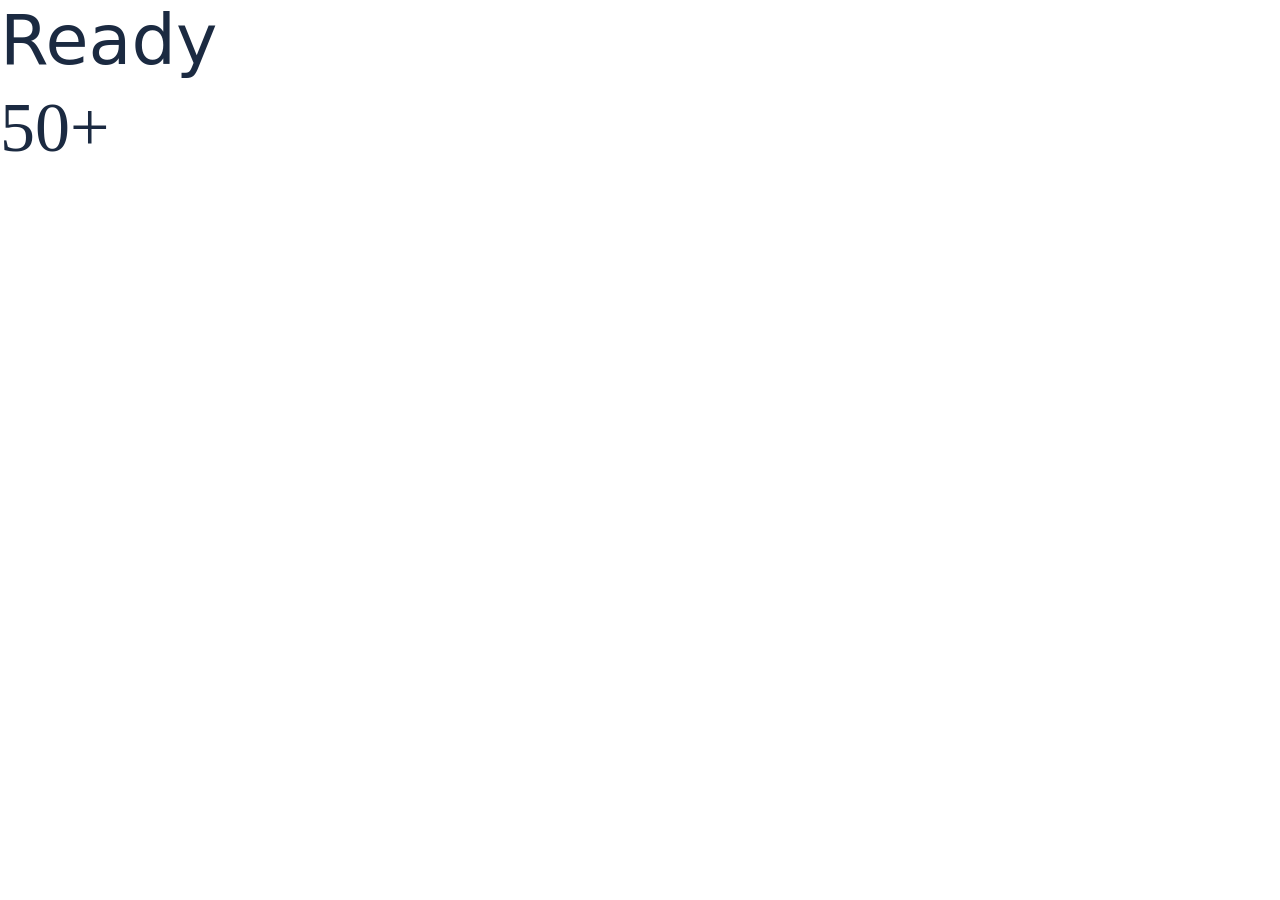
==== Camo Pressure/index.html @ bca513ff "camo structure setup" ====
<!DOCTYPE html>
<html lang="en">

<head>
    <meta charset="UTF-8">
    <meta name="viewport" content="width=device-width, initial-scale=1.0">
    <title>Home || Camo Pressure Washing</title>
    <link rel="stylesheet" href="./css/swiper.css">
    <link rel="stylesheet" href="./css/bootstrap.css">
    <link rel="stylesheet" href="./css/custom-style.css">
</head>

<body>
    <h2>Ready</h2>
    <h2 class="num">50+</h2>

    <script src="./javscript/swiper.js"></script>
    <script src="./javscript/bootstrap.js"></script>
    <script src="./javscript/apps.js"></script>
</body>

</html>
---- Camo Pressure/css/custom-style.css ----
/* ############################## Font's start ##################### */
/* Fonts For Heading */
@font-face {
    font-family: 'plus-jakarta-sans';
    src: url('./fonts/plus-jakarta-sans/PlusJakartaSans-ExtraBold.woff2') format('woff2'),
        url('./fonts/plus-jakarta-sans/PlusJakartaSans-ExtraBold.woff') format('woff');
    font-weight: 900;
    font-style: normal;
    font-display: swap;
}

@font-face {
    font-family: 'plus-jakarta-sans';
    src: url('./fonts/plus-jakarta-sans/PlusJakartaSans-Bold.woff2') format('woff2'),
        url('./fonts/plus-jakarta-sans/PlusJakartaSans-Bold.woff') format('woff');
    font-weight: 800;
    font-style: normal;
    font-display: swap;
}

@font-face {
    font-family: 'plus-jakarta-sans';
    src: url('./fonts/plus-jakarta-sans/PlusJakartaSans-SemiBold.woff2') format('woff2'),
        url('./fonts/plus-jakarta-sans/PlusJakartaSans-SemiBold.woff') format('woff');
    font-weight: 600;
    font-style: normal;
    font-display: swap;
}

@font-face {
    font-family: 'plus-jakarta-sans';
    src: url('./fonts/plus-jakarta-sans/PlusJakartaSans-Regular.woff2') format('woff2'),
        url('./fonts/plus-jakarta-sans/PlusJakartaSans-Regular.woff') format('woff');
    font-weight: 500;
    font-style: normal;
    font-display: swap;
}

@font-face {
    font-family: 'plus-jakarta-sans';
    src: url('./fonts/plus-jakarta-sans/PlusJakartaSans-Medium.woff2') format('woff2'),
        url('./fonts/plus-jakarta-sans/PlusJakartaSans-Medium.woff') format('woff');
    font-weight: 400;
    font-style: normal;
    font-display: swap;
}

@font-face {
    font-family: 'plus-jakarta-sans';
    src: url('./fonts/plus-jakarta-sans/PlusJakartaSans-Light.woff2') format('woff2'),
        url('./fonts/plus-jakarta-sans/PlusJakartaSans-Light.woff') format('woff');
    font-weight: 300;
    font-style: normal;
    font-display: swap;
}

@font-face {
    font-family: 'plus-jakarta-sans';
    src: url('./fonts/plus-jakarta-sans/PlusJakartaSans-ExtraLight.woff2') format('woff2'),
        url('./fonts/plus-jakarta-sans/PlusJakartaSans-ExtraLight.woff') format('woff');
    font-weight: 200;
    font-style: normal;
    font-display: swap;
}
/* Fonts For Numbers */
@font-face {
    font-family: 'editor-note';
    src: url('./fonts/editors-note/EditorsNote-Medium.woff2') format('woff2'),
        url('./fonts/editors-note/EditorsNote-Medium.woff') format('woff');
    font-weight: 500;
    font-style: normal;
    font-display: swap;
}

/* ############################## global classes start ##################### */
:root {
    /* Typography tokens from Figma */
    --body-font: "plus-jakarta-sans", system-ui, -apple-system, BlinkMacSystemFont, "Segoe UI", sans-serif;

    /* Brand  ver*/
    --brand-primary: #14357A;  /* Navy-based trust color (good for pressure washing) */
    --brand-accent: #FC621A; /* Orange (contrast punch) */

    /* brand support */
    --support-red: #A53906;
    --support-sky: #19ABC8;
    --support-blue: #26419C;

    /* Brand Utility  colors*/
    --text-primary: #1B2A41;
    --text-scondery: #4C6C87;
    --neutral-white: #FFFFFF;
    --tag-green: #19AAC73B;
    --drag-blue: #19AAC7;
    --shadow-cyan: #1AACCA;

    /* global  ver*/
    --color-white: #FFFFFF;
    --color-black: #000000;
    --color-text-dark: #1F1F1F;
    --color-grey: #D9D9D9;
}

* {
    margin: 0;
    padding: 0;
    box-sizing: border-box;
}

body {
    font-family: var(--body-font)
}

h1,
h2,
h3,
h4,
h5,
h6 {
    text-transform: capitalize;
    color: var(--text-primary);
}

h1 span,
h2 span,
h3 span,
h4 span,
h5 span,
h6 span {
    color: var(--color-brand-primary);
}

h2 {
    font-size: 70px;
    line-height: 80px;
}

p {
    font-size: 18px;
    color: var(--text-scondery);
}

main {
    padding: 0px;
    margin: 0px;
}

.camo-margin-top {
    margin-top: 100px;
}

a {
    color: var(--text-primary);
    text-transform: capitalize;
}

a:active{
    color: var(--brand-accent);
}

.num{
    font-family: 'editor-note' !important;
}
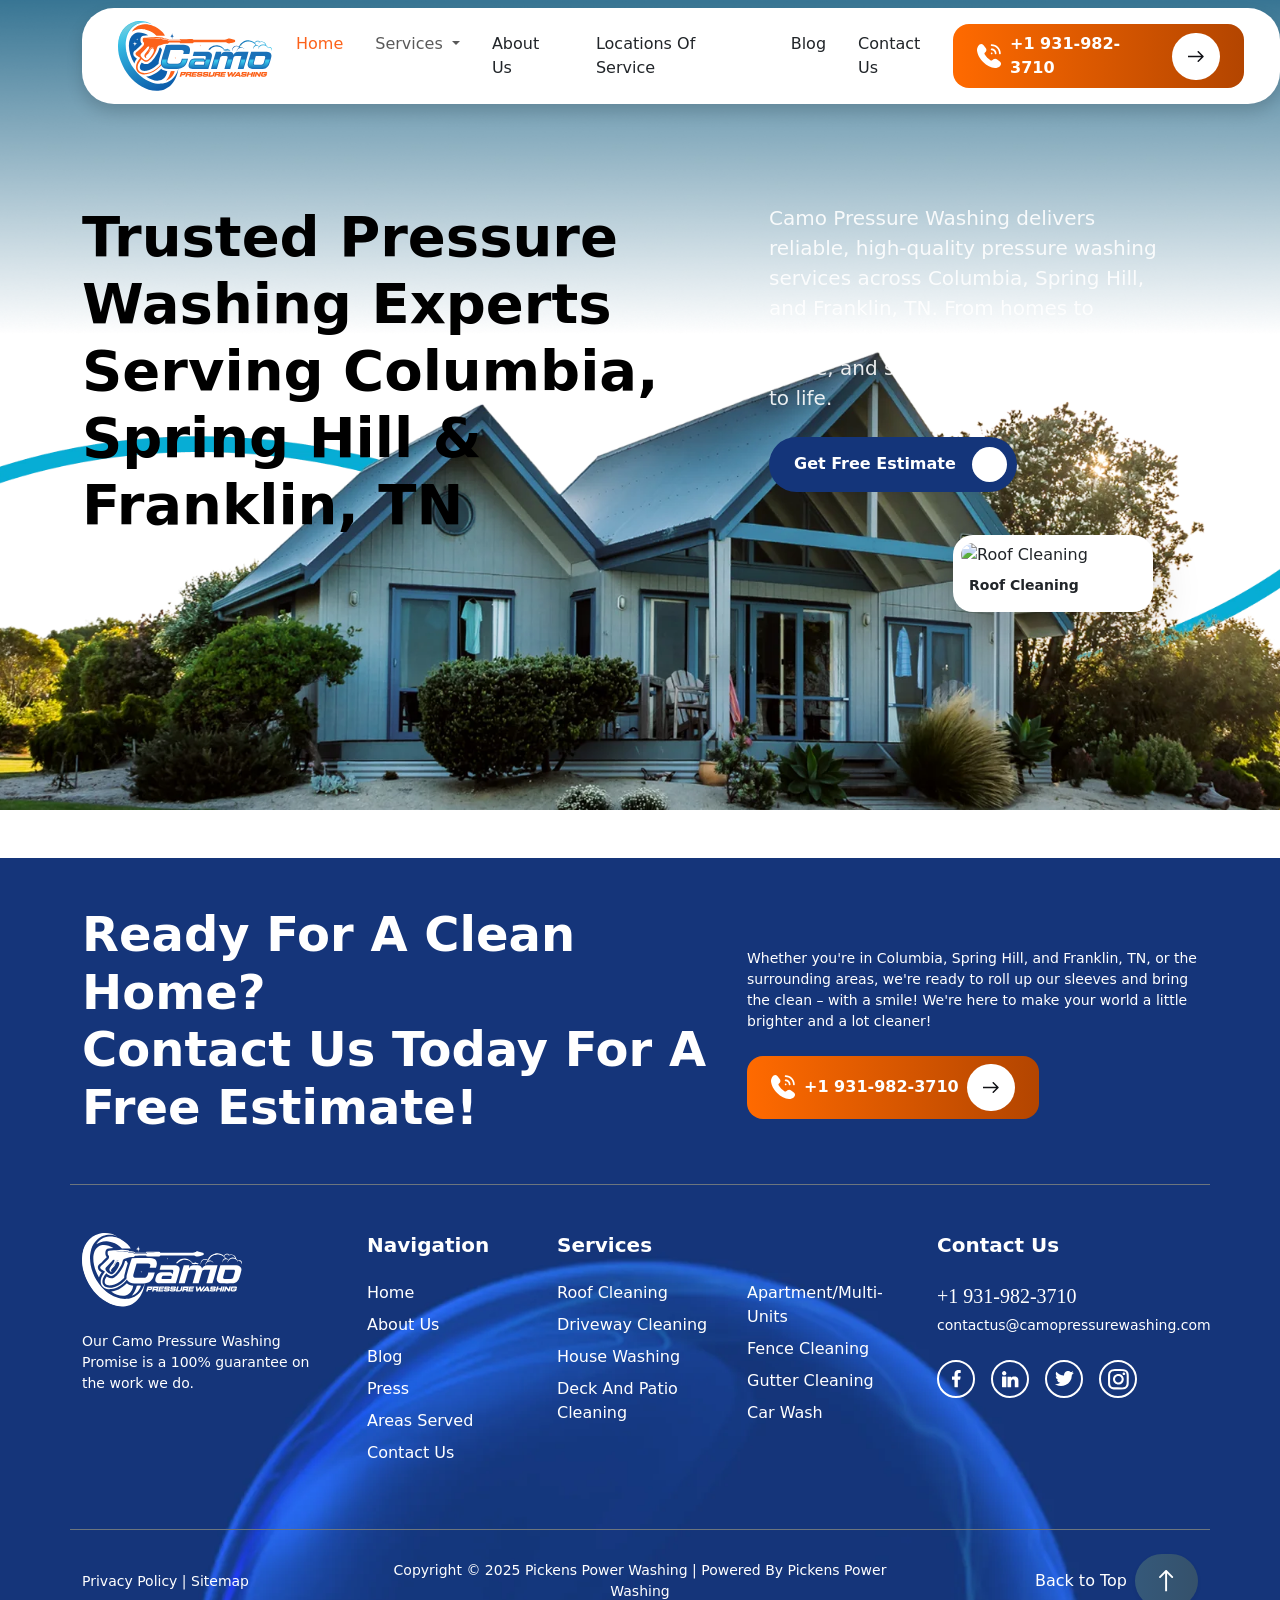
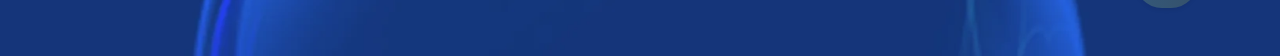
==== commit 2bbe8727: "add home page" ====
--- a/Camo Pressure/index.html
+++ b/Camo Pressure/index.html
@@ -11,9 +11,252 @@
 </head>
 
 <body>
-    <h2>Ready</h2>
-    <h2 class="num">50+</h2>
-
+    <!-- ----------------------------------------------------------HEADER----------------------- -->
+    <header>
+        <div class="container camo-navbar  ">
+            <nav
+                class="navbar navbar-expand-lg navbar-light bg-white shadow navbar-custom rounded-5 px-4 py-2 position-absolute z-3 mt-2">
+                <div class="container-fluid">
+
+                    <a class="navbar-brand" href="#">
+                        <img src="assets/logo.svg" alt="Logo">
+                    </a>
+
+                    <button class="navbar-toggler border-0" type="button" data-bs-toggle="collapse"
+                        data-bs-target="#myNavbar">
+                        <span class="navbar-toggler-icon"></span>
+                    </button>
+
+                    <div class="collapse navbar-collapse" id="myNavbar">
+                        <ul class="navbar-nav mx-auto mb-2 mb-lg-0 gap-lg-3">
+                            <li class="nav-item">
+                                <a class="nav-link active" href="#">Home</a>
+                            </li>
+                            <li class="nav-item dropdown">
+                                <a class="nav-link dropdown-toggle" href="#" id="servicesDrop" role="button"
+                                    data-bs-toggle="dropdown">
+                                    Services
+                                </a>
+                                <ul class="dropdown-menu" aria-labelledby="servicesDrop">
+                                    <li>
+                                        <a class="dropdown-item" href="pressure-washing.html">
+                                            Pressure Washing
+                                        </a>
+                                    </li>
+                                    <li>
+                                        <a class="dropdown-item" href="roof-cleaning.html">
+                                            Roof Cleaning
+                                        </a>
+                                    </li>
+                                    <li>
+                                        <a class="dropdown-item" href="driveway-cleaning.html">
+                                            Driveway Cleaning
+                                        </a>
+                                    </li>
+                                </ul>
+                            </li>
+                            </li>
+                            <li class="nav-item">
+                                <a class="nav-link text-dark" href="#">About Us</a>
+                            </li>
+                            <li class="nav-item">
+                                <a class="nav-link text-dark" href="#">Locations of Service</a>
+                            </li>
+                            <li class="nav-item">
+                                <a class="nav-link text-dark" href="#">Blog</a>
+                            </li>
+                            <li class="nav-item">
+                                <a class="nav-link text-dark" href="#">Contact Us</a>
+                            </li>
+                        </ul>
+
+                        <div class="d-flex align-items-center">
+                            <a href="tel:+19319823710"
+                                class="btn-call border-0 px-1 py-2 text-decoration-none px-4 py-2 rounded-4 d-flex align-items-center">
+                                <img src="assets/call.svg" alt="arrow">
+                                <span class="ms-2">+1 931-982-3710</span>
+                                <span class="arrow-icon p-3 ms-2 rounded-5  "><img src="assets/arrow.svg"
+                                        alt="arrow"></span>
+                            </a>
+                        </div>
+                    </div>
+
+                </div>
+            </nav>
+        </div>
+    </header>
+
+
+
+    <main>
+        <!-- ---------------------------------------------------------HERO SECTOIN----------------------- -->
+        <section class=" camo-hero hero-section position-relative overflow-hidden">
+            <img src="assets/hero1.webp" alt="Hero Background"
+                class="hero-img w-100 h-100 object-fit-cover position-absolute  start-0 top-0">
+
+            <div class="hero-overlay position-absolute w-100 h-100 start-0 top-0"></div>
+
+            <div class="container position-relative py-5"
+                style="z-index: 5; min-height: 85vh; display: flex; align-items: center;">
+                <div class="row w-100">
+                    <div class="col-lg-7">
+                        <h1 class="text-black fw-bold display-4 mb-4" style="line-height: 1.2;">
+                            Trusted Pressure Washing Experts Serving Columbia, Spring Hill & Franklin, TN
+                        </h1>
+                    </div>
+
+                    <div class="col-lg-5 ps-lg-5">
+                        <p class="text-white opacity-90 mb-4 fs-5">
+                            Camo Pressure Washing delivers reliable, high-quality pressure washing services across
+                            Columbia, Spring Hill, and Franklin, TN. From homes to commercial properties, we remove
+                            dirt, grime, and stains to bring surfaces back to life.
+                        </p>
+                        <a href="#" class="btn-estimate d-inline-flex align-items-center text-decoration-none">
+                            Get Free Estimate
+                            <span class="arrow-icon ms-3"><i class="fas fa-arrow-right"></i></span>
+                        </a>
+                    </div>
+                </div>
+
+                <div class="roof-card d-none d-lg-block shadow-lg">
+                    <img src="roof-cleaning-thumb.jpg" alt="Roof Cleaning" class="rounded-4 w-100">
+                    <div class="p-2 d-flex justify-content-between align-items-center">
+                        <span class="fw-bold small">Roof Cleaning</span>
+                        <i class="fas fa-arrow-right small"></i>
+                    </div>
+                </div>
+            </div>
+        </section>
+
+    </main>
+
+
+    <!-- -----------------------------------------------------FOOTER----------------------------- -->
+
+    <footer class="text-white py-5 mt-5 camon-footer"
+        style="background: url('assets/footer.webp') no-repeat center center/cover;">
+        <div class="container">
+
+            <div class="row align-items-center mb-5 pb-5 border-bottom border-secondary border-25">
+                <div class="col-lg-7 mb-4 mb-lg-0">
+                    <h2 class="fw-semibold text-white mb-0 display-5">Ready For A Clean Home? <br> Contact Us Today For
+                        A
+                        <br>
+                        Free Estimate!
+                    </h2>
+                </div>
+                <div class="col-lg-5 mt-4 ">
+                    <p class="mb-4  small text-white">Whether you're in Columbia, Spring Hill, and Franklin, TN, or the
+                        surrounding areas, we're ready to roll up our sleeves and bring the clean – with a smile! We're
+                        here to make your world a little brighter and a lot cleaner!</p>
+
+                    <div class="d-flex align-items-center">
+                        <a href="tel:+19319823710"
+                            class="btn-call border-0 px-1 py-2 text-decoration-none px-4 py-2 rounded-4 d-flex align-items-center">
+                            <img src="assets/call.svg" alt="arrow">
+                            <span class="ms-2">+1 931-982-3710</span>
+                            <span class="arrow-icon p-3 ms-2 rounded-5  "><img src="assets/arrow.svg"
+                                    alt="arrow"></span>
+                        </a>
+                    </div>
+                </div>
+            </div>
+
+            <div class="row gy-4">
+                <div class="col-lg-3 col-md-6">
+                    <img src="assets/footer.svg" alt="Camo Logo" class="mb-4" style="max-width: 160px;">
+                    <p class="small  pe-lg-4 text-white">Our Camo Pressure Washing Promise is a 100% guarantee on the
+                        work we do.</p>
+                </div>
+
+                <div class="col-lg-2 col-md-6">
+                    <h5 class="fw-bold mb-4 text-white">Navigation</h5>
+                    <ul class="list-unstyled d-flex flex-column gap-2">
+                        <li><a href="#" class="text-white text-decoration-none  footer-link">Home</a></li>
+                        <li><a href="#" class="text-white text-decoration-none  footer-link">About Us</a></li>
+                        <li><a href="#" class="text-white text-decoration-none  footer-link">Blog</a></li>
+                        <li><a href="#" class="text-white text-decoration-none  footer-link">Press</a></li>
+                        <li><a href="#" class="text-white text-decoration-none  footer-link">Areas Served</a>
+                        </li>
+                        <li><a href="#" class="text-white text-decoration-none 75 footer-link">Contact Us</a>
+                        </li>
+                    </ul>
+                </div>
+
+                <div class="col-lg-4 col-md-6">
+                    <h5 class="fw-bold mb-4 text-white">Services</h5>
+                    <div class="row">
+                        <div class="col-6">
+                            <ul class="list-unstyled d-flex flex-column gap-2">
+                                <li><a href="#" class="text-white text-decoration-none  footer-link">Roof
+                                        Cleaning</a></li>
+                                <liَ><a href="#" class="text-white text-decoration-none  footer-link">Driveway
+                                        Cleaning</a></liَ>
+                                <liَ><a href="#" class="text-white text-decoration-none  footer-link">House
+                                        Washing</a></liَ>
+                                <li><a href="#" class="text-white text-decoration-none  footer-link">Deck and
+                                        Patio Cleaning</a></li>
+                            </ul>
+                        </div>
+                        <div class="col-6">
+                            <ul class="list-unstyled d-flex flex-column gap-2">
+                                <li><a href="#"
+                                        class="text-white text-decoration-none  footer-link">Apartment/Multi-Units</a>
+                                </li>
+                                <li><a href="#" class="text-white text-decoration-none footer-link">Fence
+                                        Cleaning</a></li>
+                                <li><a href="#" class="text-white text-decoration-none footer-link">Gutter
+                                        Cleaning</a></li>
+                                <li><a href="#" class="text-white text-decoration-none footer-link">Car
+                                        Wash</a></li>
+                            </ul>
+                        </div>
+                    </div>
+                </div>
+
+                <div class="col-lg-3 col-md-6">
+                    <h5 class="fw-bold mb-4 text-white">Contact Us</h5>
+                    <p class="mb-1 num fs-5 text-white">+1 931-982-3710</p>
+                    <p class="mb-4 small 75 text-white">contactus@camopressurewashing.com</p>
+
+                    <div class="d-flex gap-3">
+                        <a href="#" class="social-icon">
+                            <img src="assets/facebook.svg" alt="">
+                        </a>
+                        <a href="#" class="social-icon">
+                            <img src="assets/linkedin.svg" alt="">
+                        </a>
+                        <a href="#" class="social-icon">
+                            <img src="assets/twitter.svg" alt="">
+                        </a>
+                        <a href="#" class="social-icon">
+                            <img src="assets/insta.svg" alt="">
+                        </a>
+                    </div>
+                </div>
+            </div>
+
+            <div class="row mt-5 pt-4 border-top border-secondary border-25 align-items-center">
+                <div class="col-md-3 text-center text-md-start mb-3 mb-md-0">
+                    <p class="small mb-0 text-white">Privacy Policy | Sitemap</p>
+                </div>
+                <div class="col-md-6 text-center mb-3 mb-md-0">
+                    <p class="small mb-0 50 text-capitalize text-white">Copyright © 2025 Pickens Power Washing | Powered
+                        by
+                        Pickens Power Washing</p>
+                </div>
+                <div
+                    class="col-md-3 text-center text-md-end d-flex align-items-center justify-content-center justify-content-md-end gap-2">
+                    <span class=" ">Back to Top</span>
+                    <a href="#"
+                        class=" back-top rounded-5 px-4 py-3 shadow-sm d-flex align-items-center justify-content-center">
+                        <img src="assets/arrowup.svg" alt="arrow">
+                    </a>
+                </div>
+            </div>
+
+        </div>
+    </footer>
     <script src="./javscript/swiper.js"></script>
     <script src="./javscript/bootstrap.js"></script>
     <script src="./javscript/apps.js"></script>
--- a/Camo Pressure/css/custom-style.css
+++ b/Camo Pressure/css/custom-style.css
@@ -62,6 +62,7 @@
     font-style: normal;
     font-display: swap;
 }
+
 /* Fonts For Numbers */
 @font-face {
     font-family: 'editor-note';
@@ -78,8 +79,10 @@
     --body-font: "plus-jakarta-sans", system-ui, -apple-system, BlinkMacSystemFont, "Segoe UI", sans-serif;
 
     /* Brand  ver*/
-    --brand-primary: #14357A;  /* Navy-based trust color (good for pressure washing) */
-    --brand-accent: #FC621A; /* Orange (contrast punch) */
+    --brand-primary: #14357A;
+    /* Navy-based trust color (good for pressure washing) */
+    --brand-accent: #FC621A;
+    /* Orange (contrast punch) */
 
     /* brand support */
     --support-red: #A53906;
@@ -154,10 +157,123 @@
     text-transform: capitalize;
 }
 
-a:active{
+a:active {
     color: var(--brand-accent);
 }
 
-.num{
+.num {
     font-family: 'editor-note' !important;
+}
+
+
+
+
+/* -----------------------------------------------------NAVBAR------------------------------ */
+
+
+
+.navbar .navbar-nav .nav-link.active {
+    color: var(--brand-accent);
+}
+
+
+.btn-call {
+    background: linear-gradient(90deg, #ff6a00, #b34500);
+    color: var(--neutral-white);
+    font-weight: 600;
+}
+
+.arrow-icon {
+    background: var(--neutral-white);
+    color: var(--brand-accent);
+    font-size: 10px;
+}
+
+
+
+
+
+/* -----------------------------------------------------------------FOOTER----------------------------------- */
+
+
+/* Custom Social Icons Circle */
+.social-icon {
+    width: 38px;
+    height: 38px;
+    border: 2px solid var(--neutral-white);
+    border-radius: 50%;
+    display: flex;
+    align-items: center;
+    justify-content: center;
+    text-decoration: none;
+    transition: all 0.3s ease;
+}
+
+.social-icon:hover {
+    background-color: var(--brand-accent);
+    border-color: var(--neutral-white);
+    transform: translateY(-3px);
+}
+
+
+.footer-link:hover {
+    color: var(--brand-accent) !important;
+    padding-left: 5px;
+}
+
+.back-top {
+    background: linear-gradient(90deg, #35597a, #35516b);
+         
+
+}
+
+
+
+/* ----------------------------------------------------------------------HOME------------------------------ */
+.hero-section {
+    min-height: 90vh;
+}
+
+.hero-img {
+    z-index: 1;
+}
+
+
+.btn-estimate {
+    background: var(--brand-primary);
+    color: white;
+    padding: 10px 10px 10px 25px;
+    border-radius: 50px;
+    font-weight: 600;
+    transition: 0.3s;
+}
+
+.btn-estimate .arrow-icon {
+    background: white;
+    color: var(--brand-primary);
+    width: 35px;
+    height: 35px;
+    border-radius: 50%;
+    display: flex;
+    align-items: center;
+    justify-content: center;
+}
+
+
+.roof-card {
+    position: absolute;
+    right: 5%;
+    bottom: 20%;
+    width: 200px;
+    background: white;
+    border-radius: 20px;
+    padding: 8px;
+    z-index: 10;
+}
+
+.opacity-90 { opacity: 0.9; }
+
+@media (max-width: 991px) {
+    .hero-section { text-align: center; padding-top: 100px; }
+    .btn-estimate { margin: 0 auto; }
 }
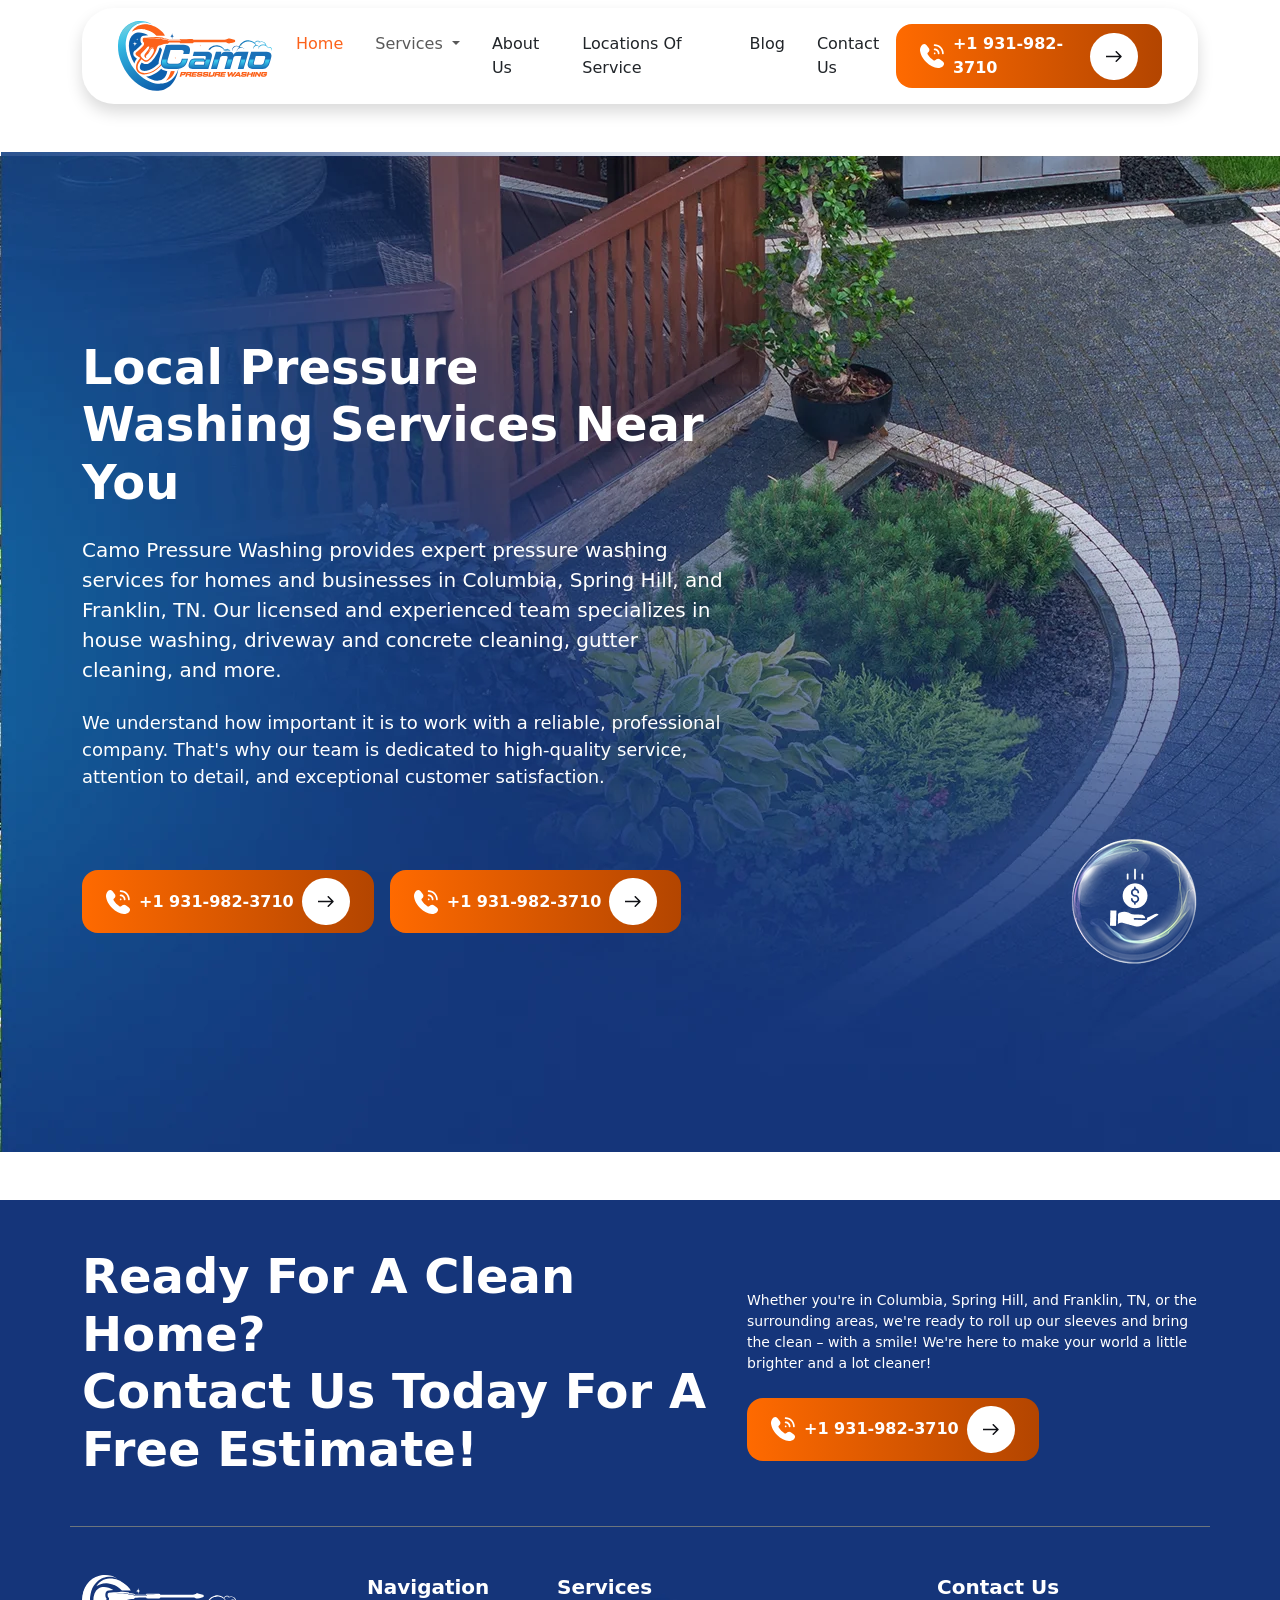
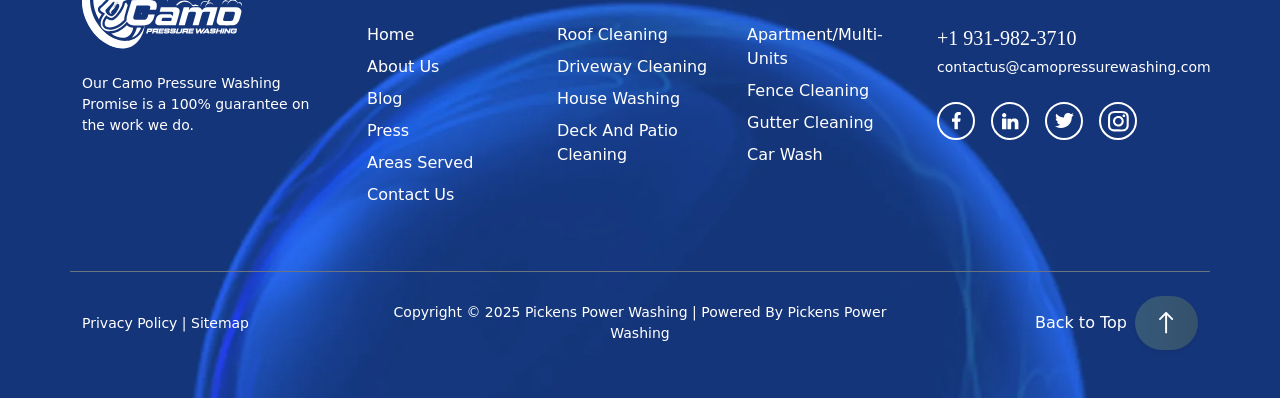
==== commit 90c3fd54: "add 1 section" ====
--- a/Camo Pressure/index.html
+++ b/Camo Pressure/index.html
@@ -15,7 +15,7 @@
     <header>
         <div class="container camo-navbar  ">
             <nav
-                class="navbar navbar-expand-lg navbar-light bg-white shadow navbar-custom rounded-5 px-4 py-2 position-absolute z-3 mt-2">
+                class="navbar navbar-expand-lg navbar-light bg-white shadow navbar-custom rounded-5 px-4 py-2 position-absolut z-3 mt-2">
                 <div class="container-fluid">
 
                     <a class="navbar-brand" href="#">
@@ -90,7 +90,7 @@
 
     <main>
         <!-- ---------------------------------------------------------HERO SECTOIN----------------------- -->
-        <section class=" camo-hero hero-section position-relative overflow-hidden">
+        <!-- <section class=" camo-hero hero-section position-relative overflow-hidden">
             <img src="assets/hero1.webp" alt="Hero Background"
                 class="hero-img w-100 h-100 object-fit-cover position-absolute  start-0 top-0">
 
@@ -126,7 +126,70 @@
                     </div>
                 </div>
             </div>
+        </section> -->
+
+
+
+        <!-- ------------------------------------------------------------------------SECTOIN 5------------------------- -->
+        <section class="hero-section camo-five mt-5 min-vh-100 d-flex align-items-center">
+            <div class="container py-5">
+
+                <!-- TEXT CONTENT -->
+                <div class="row">
+                    <div class="col-12 col-lg-7 text-white text-center text-lg-start">
+                        <h2 class="display-5 display-lg-4 fw-bold mb-4 text-white">
+                            Local Pressure Washing Services Near You
+                        </h2>
+
+                        <p class="lead mb-4 text-white">
+                            Camo Pressure Washing provides expert pressure washing services for homes and businesses in
+                            Columbia, Spring Hill, and Franklin, TN. Our licensed and experienced team specializes in
+                            house
+                            washing, driveway and concrete cleaning, gutter cleaning, and more.
+                        </p>
+
+                        <p class="mb-4 text-white">
+                            We understand how important it is to work with a reliable, professional company. That's why
+                            our
+                            team is dedicated to high-quality service, attention to detail, and exceptional customer
+                            satisfaction.
+                        </p>
+                    </div>
+                </div>
+
+                <!-- BUTTONS + RIGHT IMAGE (SAME ROW) -->
+                <div class="row align-items-center mt-4">
+
+                    <!-- LEFT: BUTTONS -->
+                    <div class="col-12 col-lg-9">
+                        <div
+                            class="d-flex flex-column flex-sm-row align-items-center align-items-lg-start justify-content-center justify-content-lg-start gap-3">
+
+                             <a href="tel:+19319823710" class="btn-call border-0 px-1 py-2 text-decoration-none px-4 py-2 rounded-4 d-flex align-items-center ">
+                                <img src="assets/call.svg" alt="arrow">
+                                <span class="ms-2">+1 931-982-3710</span>
+                                <span class="arrow-icon p-3 ms-2 rounded-5  "><img  src="assets/arrow.svg" alt="arrow"></span>
+                            </a>
+                              <a href="tel:+19319823710" class="btn-call border-0 px-1 py-2 text-decoration-none px-4 py-2 rounded-4 d-flex align-items-center ">
+                                <img src="assets/call.svg" alt="arrow">
+                                <span class="ms-2">+1 931-982-3710</span>
+                                <span class="arrow-icon p-3 ms-2 rounded-5  "><img  src="assets/arrow.svg" alt="arrow"></span>
+                            </a>
+
+                        </div>
+                    </div>
+
+                    <!-- RIGHT: IMAGE -->
+                    <div class="col-12 col-lg-3 text-center text-lg-end mt-4 mt-lg-0">
+                        <img src="assets/sec5right.webp" class="img-fluid" alt="">
+                    </div>
+
+                </div>
+
+            </div>
         </section>
+
+
 
     </main>
 
--- a/Camo Pressure/css/custom-style.css
+++ b/Camo Pressure/css/custom-style.css
@@ -276,4 +276,20 @@
 @media (max-width: 991px) {
     .hero-section { text-align: center; padding-top: 100px; }
     .btn-estimate { margin: 0 auto; }
-}+}
+
+
+
+
+
+
+
+
+
+.camo-five{
+    background: url('../assets/sec5.webp');
+    height: 1000px;
+}
+
+
+
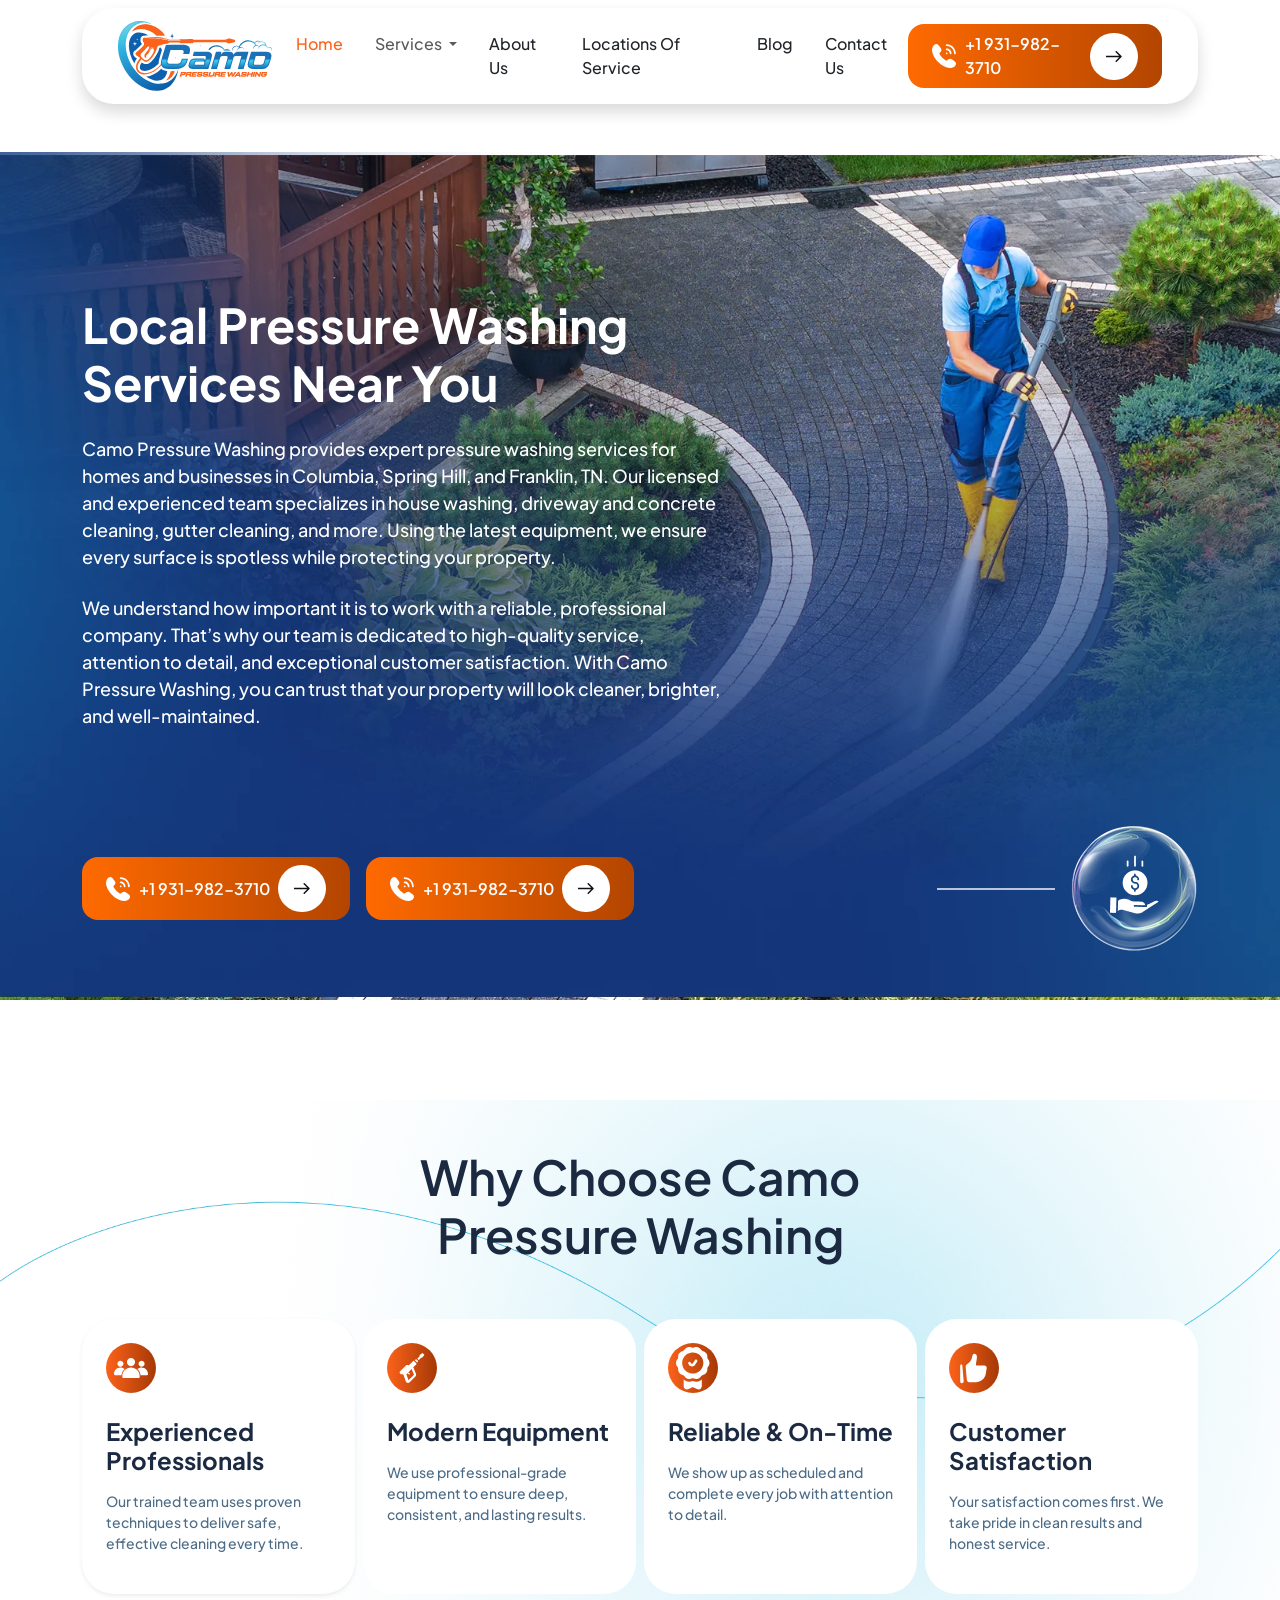
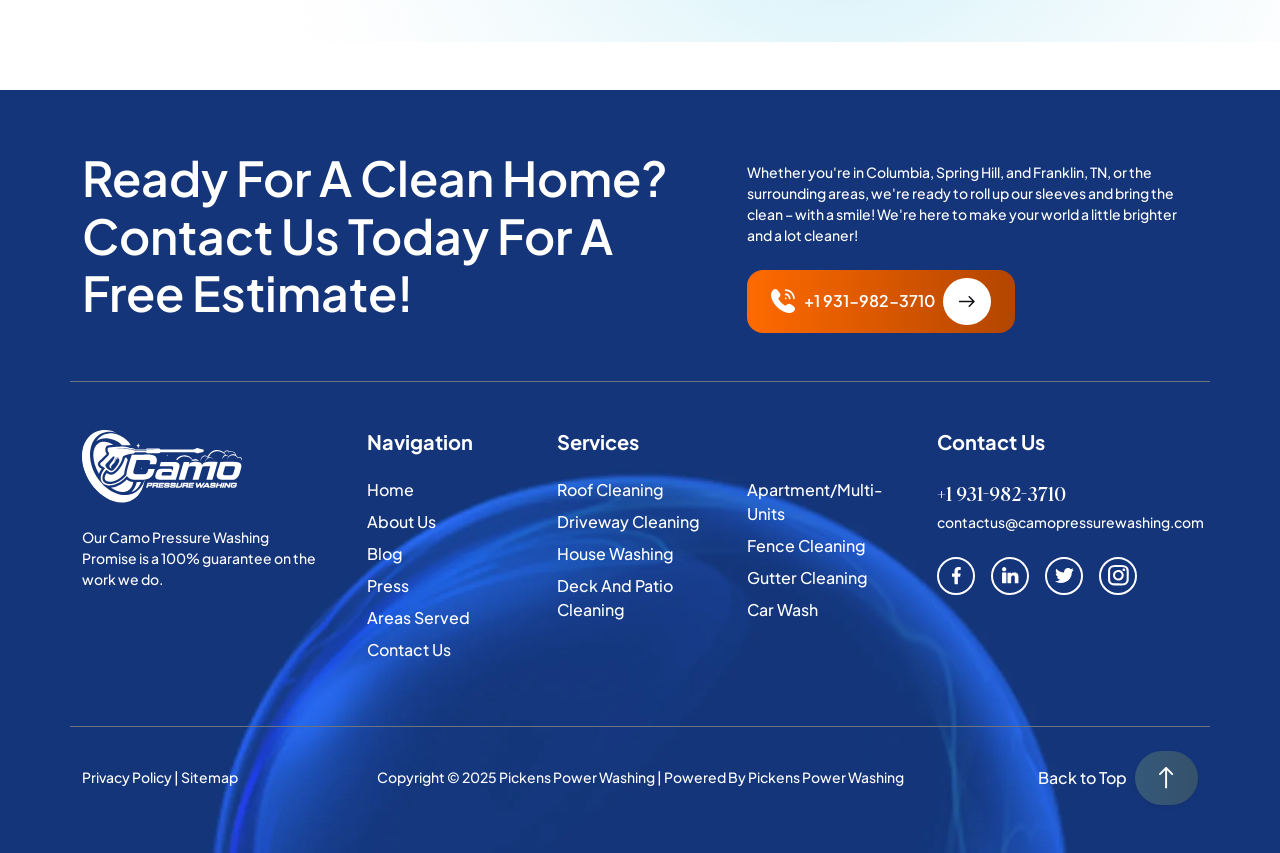
==== commit 4b120d3a: "create 2 section" ====
--- a/Camo Pressure/index.html
+++ b/Camo Pressure/index.html
@@ -131,58 +131,70 @@
 
 
         <!-- ------------------------------------------------------------------------SECTOIN 5------------------------- -->
-        <section class="hero-section camo-five mt-5 min-vh-100 d-flex align-items-center">
+        <section class=" camo-five mt-5 d-flex align-items-center camo-margin-top">
             <div class="container py-5">
 
-                <!-- TEXT CONTENT -->
+
                 <div class="row">
-                    <div class="col-12 col-lg-7 text-white text-center text-lg-start">
+                    <div class="col-12 col-lg-7 text-white text-center text-lg-start mt-5 py-5">
                         <h2 class="display-5 display-lg-4 fw-bold mb-4 text-white">
                             Local Pressure Washing Services Near You
                         </h2>
 
-                        <p class="lead mb-4 text-white">
+                        <p class=" mb-4 text-white">
                             Camo Pressure Washing provides expert pressure washing services for homes and businesses in
                             Columbia, Spring Hill, and Franklin, TN. Our licensed and experienced team specializes in
-                            house
-                            washing, driveway and concrete cleaning, gutter cleaning, and more.
+                            house washing, driveway and concrete cleaning, gutter cleaning, and more. Using the latest
+                            equipment, we ensure every surface is spotless while protecting your property.
                         </p>
 
                         <p class="mb-4 text-white">
-                            We understand how important it is to work with a reliable, professional company. That's why
-                            our
-                            team is dedicated to high-quality service, attention to detail, and exceptional customer
-                            satisfaction.
+
+
+                            We understand how important it is to work with a reliable, professional company. That’s why
+                            our team is dedicated to high-quality service, attention to detail, and exceptional customer
+                            satisfaction. With Camo Pressure Washing, you can trust that your property will look
+                            cleaner, brighter, and well-maintained.
                         </p>
                     </div>
                 </div>
 
-                <!-- BUTTONS + RIGHT IMAGE (SAME ROW) -->
+
                 <div class="row align-items-center mt-4">
 
-                    <!-- LEFT: BUTTONS -->
+
                     <div class="col-12 col-lg-9">
                         <div
                             class="d-flex flex-column flex-sm-row align-items-center align-items-lg-start justify-content-center justify-content-lg-start gap-3">
 
-                             <a href="tel:+19319823710" class="btn-call border-0 px-1 py-2 text-decoration-none px-4 py-2 rounded-4 d-flex align-items-center ">
+                            <a href="tel:+19319823710"
+                                class="btn-call border-0 px-1 py-2 text-decoration-none px-4 py-2 rounded-4 d-flex align-items-center ">
                                 <img src="assets/call.svg" alt="arrow">
                                 <span class="ms-2">+1 931-982-3710</span>
-                                <span class="arrow-icon p-3 ms-2 rounded-5  "><img  src="assets/arrow.svg" alt="arrow"></span>
+                                <span class="arrow-icon p-3 ms-2 rounded-5  "><img src="assets/arrow.svg"
+                                        alt="arrow"></span>
                             </a>
-                              <a href="tel:+19319823710" class="btn-call border-0 px-1 py-2 text-decoration-none px-4 py-2 rounded-4 d-flex align-items-center ">
+                            <a href="tel:+19319823710"
+                                class="btn-call border-0 px-1 py-2 text-decoration-none px-4 py-2 rounded-4 d-flex align-items-center ">
                                 <img src="assets/call.svg" alt="arrow">
                                 <span class="ms-2">+1 931-982-3710</span>
-                                <span class="arrow-icon p-3 ms-2 rounded-5  "><img  src="assets/arrow.svg" alt="arrow"></span>
+                                <span class="arrow-icon p-3 ms-2 rounded-5  "><img src="assets/arrow.svg"
+                                        alt="arrow"></span>
                             </a>
 
                         </div>
                     </div>
 
-                    <!-- RIGHT: IMAGE -->
-                    <div class="col-12 col-lg-3 text-center text-lg-end mt-4 mt-lg-0">
-                        <img src="assets/sec5right.webp" class="img-fluid" alt="">
-                    </div>
+                    <div
+                        class="col-12 col-lg-3 d-flex align-items-center justify-content-center justify-content-lg-end mt-4 mt-lg-0">
+
+                        <div class="side-line me-3"></div>
+
+                        <img src="assets/sec5right.webp" class="img-fluid side-icon " alt="Icon">
+
+                    </div>
+
+
 
                 </div>
 
@@ -190,6 +202,65 @@
         </section>
 
 
+
+        <!-- ------------------------------------------------------------------------SECTION 6------------------------------ -->
+        <section class="py-5 camo-six camo-margin-top">
+            <div class="container">
+                <div class="row justify-content-center mb-5 " >
+                    <div class="col-md-8 text-center">
+                        <h2 class="display-5 fw-semibold . ">Why Choose Camo <br> Pressure Washing</h2>
+                    </div>
+                </div>
+
+                <div class="row g-2 justify-content-center">
+
+                    <div class="col-12 col-md-6 col-lg-3  ">
+                        <div class=" h-100 border-0 shadow-sm p-4 bg-navy  rounded-5 bg-white camo-six-card">
+                            <div class="icon-circle bg-orange mb-4 ">
+                               <img class="img-fluid p-2" src="assets/icon1.svg" alt="">
+                            </div>
+                            <h4 class="fw-bold mb-3 six-h4">Experienced Professionals</h4>
+                            <p class="small  six-p">Our trained team uses proven techniques to deliver safe,
+                                effective cleaning every time.</p>
+                        </div>
+                    </div>
+
+                    <div class="col-12 col-md-6 col-lg-3 ">
+                        <div class=" h-100 border-0  p-4  rounded-5 bg-white camo-six-card">
+                            <div class="icon-circle mb-4 bg-orange ">
+                                <img class="img-fluid p-2" src="assets/icon3.svg" alt="">
+                            </div>
+                            <h4 class="fw-bold mb-3  six-h4">Modern Equipment</h4>
+                            <p class="small six-p">We use professional-grade equipment to ensure deep, consistent,
+                                and lasting results.</p>
+                        </div>
+                    </div>
+
+                    <div class="col-12 col-md-6 col-lg-3 ">
+                        <div class=" h-100 border-0  p-4  rounded-5 bg-white camo-six-card">
+                            <div class="icon-circle mb-4 bg-orange ">
+                                <img class="img-fluid p-2" src="assets/icon2.svg" alt="">
+                            </div>
+                            <h4 class="fw-bold mb-3  six-h4 ">Reliable & On-Time</h4>
+                            <p class="small six-p">We show up as scheduled and complete every job with attention to
+                                detail.</p>
+                        </div>
+                    </div>
+
+                    <div class="col-12 col-md-6 col-lg-3 ">
+                        <div class=" h-100 border-0  p-4  rounded-5 bg-white camo-six-card">
+                            <div class="icon-circle mb-4 bg-orange ">
+                               <img class="img-fluid p-2" src="assets/Like.svg" alt="">
+                            </div>
+                            <h4 class="fw-bold mb-3  six-h4">Customer Satisfaction</h4>
+                            <p class="small six-p six-p">Your satisfaction comes first. We take pride in clean results
+                                and honest service.</p>
+                        </div>
+                    </div>
+
+                </div>
+            </div>
+        </section>
 
     </main>
 
--- a/Camo Pressure/css/custom-style.css
+++ b/Camo Pressure/css/custom-style.css
@@ -2,8 +2,8 @@
 /* Fonts For Heading */
 @font-face {
     font-family: 'plus-jakarta-sans';
-    src: url('./fonts/plus-jakarta-sans/PlusJakartaSans-ExtraBold.woff2') format('woff2'),
-        url('./fonts/plus-jakarta-sans/PlusJakartaSans-ExtraBold.woff') format('woff');
+    src: url('../fonts/plus-jakarta-sans/PlusJakartaSans-ExtraBold.woff2') format('woff2'),
+        url('../fonts/plus-jakarta-sans/PlusJakartaSans-ExtraBold.woff') format('woff');
     font-weight: 900;
     font-style: normal;
     font-display: swap;
@@ -11,8 +11,8 @@
 
 @font-face {
     font-family: 'plus-jakarta-sans';
-    src: url('./fonts/plus-jakarta-sans/PlusJakartaSans-Bold.woff2') format('woff2'),
-        url('./fonts/plus-jakarta-sans/PlusJakartaSans-Bold.woff') format('woff');
+    src: url('../fonts/plus-jakarta-sans/PlusJakartaSans-Bold.woff2') format('woff2'),
+        url('../fonts/plus-jakarta-sans/PlusJakartaSans-Bold.woff') format('woff');
     font-weight: 800;
     font-style: normal;
     font-display: swap;
@@ -20,8 +20,8 @@
 
 @font-face {
     font-family: 'plus-jakarta-sans';
-    src: url('./fonts/plus-jakarta-sans/PlusJakartaSans-SemiBold.woff2') format('woff2'),
-        url('./fonts/plus-jakarta-sans/PlusJakartaSans-SemiBold.woff') format('woff');
+    src: url('../fonts/plus-jakarta-sans/PlusJakartaSans-SemiBold.woff2') format('woff2'),
+        url('../fonts/plus-jakarta-sans/PlusJakartaSans-SemiBold.woff') format('woff');
     font-weight: 600;
     font-style: normal;
     font-display: swap;
@@ -29,8 +29,8 @@
 
 @font-face {
     font-family: 'plus-jakarta-sans';
-    src: url('./fonts/plus-jakarta-sans/PlusJakartaSans-Regular.woff2') format('woff2'),
-        url('./fonts/plus-jakarta-sans/PlusJakartaSans-Regular.woff') format('woff');
+    src: url('../fonts/plus-jakarta-sans/PlusJakartaSans-Regular.woff2') format('woff2'),
+        url('../fonts/plus-jakarta-sans/PlusJakartaSans-Regular.woff') format('woff');
     font-weight: 500;
     font-style: normal;
     font-display: swap;
@@ -38,8 +38,8 @@
 
 @font-face {
     font-family: 'plus-jakarta-sans';
-    src: url('./fonts/plus-jakarta-sans/PlusJakartaSans-Medium.woff2') format('woff2'),
-        url('./fonts/plus-jakarta-sans/PlusJakartaSans-Medium.woff') format('woff');
+    src: url('../fonts/plus-jakarta-sans/PlusJakartaSans-Medium.woff2') format('woff2'),
+        url('../fonts/plus-jakarta-sans/PlusJakartaSans-Medium.woff') format('woff');
     font-weight: 400;
     font-style: normal;
     font-display: swap;
@@ -47,8 +47,8 @@
 
 @font-face {
     font-family: 'plus-jakarta-sans';
-    src: url('./fonts/plus-jakarta-sans/PlusJakartaSans-Light.woff2') format('woff2'),
-        url('./fonts/plus-jakarta-sans/PlusJakartaSans-Light.woff') format('woff');
+    src: url('../fonts/plus-jakarta-sans/PlusJakartaSans-Light.woff2') format('woff2'),
+        url('../fonts/plus-jakarta-sans/PlusJakartaSans-Light.woff') format('woff');
     font-weight: 300;
     font-style: normal;
     font-display: swap;
@@ -56,8 +56,8 @@
 
 @font-face {
     font-family: 'plus-jakarta-sans';
-    src: url('./fonts/plus-jakarta-sans/PlusJakartaSans-ExtraLight.woff2') format('woff2'),
-        url('./fonts/plus-jakarta-sans/PlusJakartaSans-ExtraLight.woff') format('woff');
+    src: url('../fonts/plus-jakarta-sans/PlusJakartaSans-ExtraLight.woff2') format('woff2'),
+        url('../fonts/plus-jakarta-sans/PlusJakartaSans-ExtraLight.woff') format('woff');
     font-weight: 200;
     font-style: normal;
     font-display: swap;
@@ -66,8 +66,8 @@
 /* Fonts For Numbers */
 @font-face {
     font-family: 'editor-note';
-    src: url('./fonts/editors-note/EditorsNote-Medium.woff2') format('woff2'),
-        url('./fonts/editors-note/EditorsNote-Medium.woff') format('woff');
+    src: url('../fonts/editors-note/EditorsNote-Medium.woff2') format('woff2'),
+        url('../fonts/editors-note/EditorsNote-Medium.woff') format('woff');
     font-weight: 500;
     font-style: normal;
     font-display: swap;
@@ -134,8 +134,8 @@
 }
 
 h2 {
-    font-size: 70px;
-    line-height: 80px;
+    font-size: 5cap;
+    line-height: 60px;
 }
 
 p {
@@ -168,7 +168,7 @@
 
 
 
-/* -----------------------------------------------------NAVBAR------------------------------ */
+/* ----------------------------------------------------- USMAN NAVBAR------------------------------ */
 
 
 
@@ -193,7 +193,7 @@
 
 
 
-/* -----------------------------------------------------------------FOOTER----------------------------------- */
+/* ----------------------------------------------------------------- USMAN FOOTER----------------------------------- */
 
 
 /* Custom Social Icons Circle */
@@ -223,13 +223,13 @@
 
 .back-top {
     background: linear-gradient(90deg, #35597a, #35516b);
-         
-
-}
-
-
-
-/* ----------------------------------------------------------------------HOME------------------------------ */
+
+
+}
+
+
+
+/* ----------------------------------------------------------------------USMNAN HOME------------------------------ */
 .hero-section {
     min-height: 90vh;
 }
@@ -271,25 +271,122 @@
     z-index: 10;
 }
 
-.opacity-90 { opacity: 0.9; }
+.opacity-90 {
+    opacity: 0.9;
+}
 
 @media (max-width: 991px) {
-    .hero-section { text-align: center; padding-top: 100px; }
-    .btn-estimate { margin: 0 auto; }
-}
-
-
-
-
-
-
-
-
-
-.camo-five{
+    .hero-section {
+        text-align: center;
+        padding-top: 100px;
+    }
+
+    .btn-estimate {
+        margin: 0 auto;
+    }
+}
+
+
+
+
+
+
+
+
+/* -----------------------------------------------------------------------USMAN SECTION 5------------------------------------ */
+.camo-five {
     background: url('../assets/sec5.webp');
-    height: 1000px;
-}
-
-
-
+    background-repeat: no-repeat;
+    background-position: center center;
+    background-size: cover;
+    height: auto;
+}
+
+
+.side-line {
+    height: 2px;
+    width: 160px;
+    background-color: #fff;
+    opacity: 0.7;
+}
+
+
+
+
+/* ----------------------------------------------------------------------USMAN SECTION 6------------------------------ */
+
+
+.camo-six {
+    background: url('../assets/secsix.webp');
+    background-repeat: no-repeat;
+    background-position: center center;
+    background-size: cover;
+    height: auto;
+}
+
+
+
+
+.text-navy {
+    color: #1B2A41 !important;
+}
+
+.bg-orange {
+    background: linear-gradient(90deg, #FC621A, #A53906);
+}
+
+
+.icon-circle {
+    width: 50px;
+    height: 50px;
+    border-radius: 50%;
+    display: flex;
+    align-items: center;
+    justify-content: center;
+    font-size: 1.2rem;
+}
+
+.six-h4 {
+    color: #1B2A41;
+}
+
+.six-p {
+    color: #4C6C87;
+}
+
+
+.camo-six-card {
+    transition: all .3s ease !important;
+}
+
+.camo-six-card:hover {
+    background-color: #14357A !important;
+    cursor: pointer;
+}
+
+.camo-six hr {
+    transition: all .3s ease !important;
+}
+
+.camo-six-card:hover h4 {
+    color: white;
+    cursor: pointer;
+}
+
+.camo-six-card p {
+    transition: all .3s ease !important;
+}
+
+.camo-six-card:hover p {
+    color: white;
+    cursor: pointer;
+}
+
+.camo-six-card .icon-circle {
+    transition: all .3s ease !important;
+}
+
+.camo-six-card:hover .icon-circle {
+    background: #536c9e !important;
+    cursor: pointer;
+}
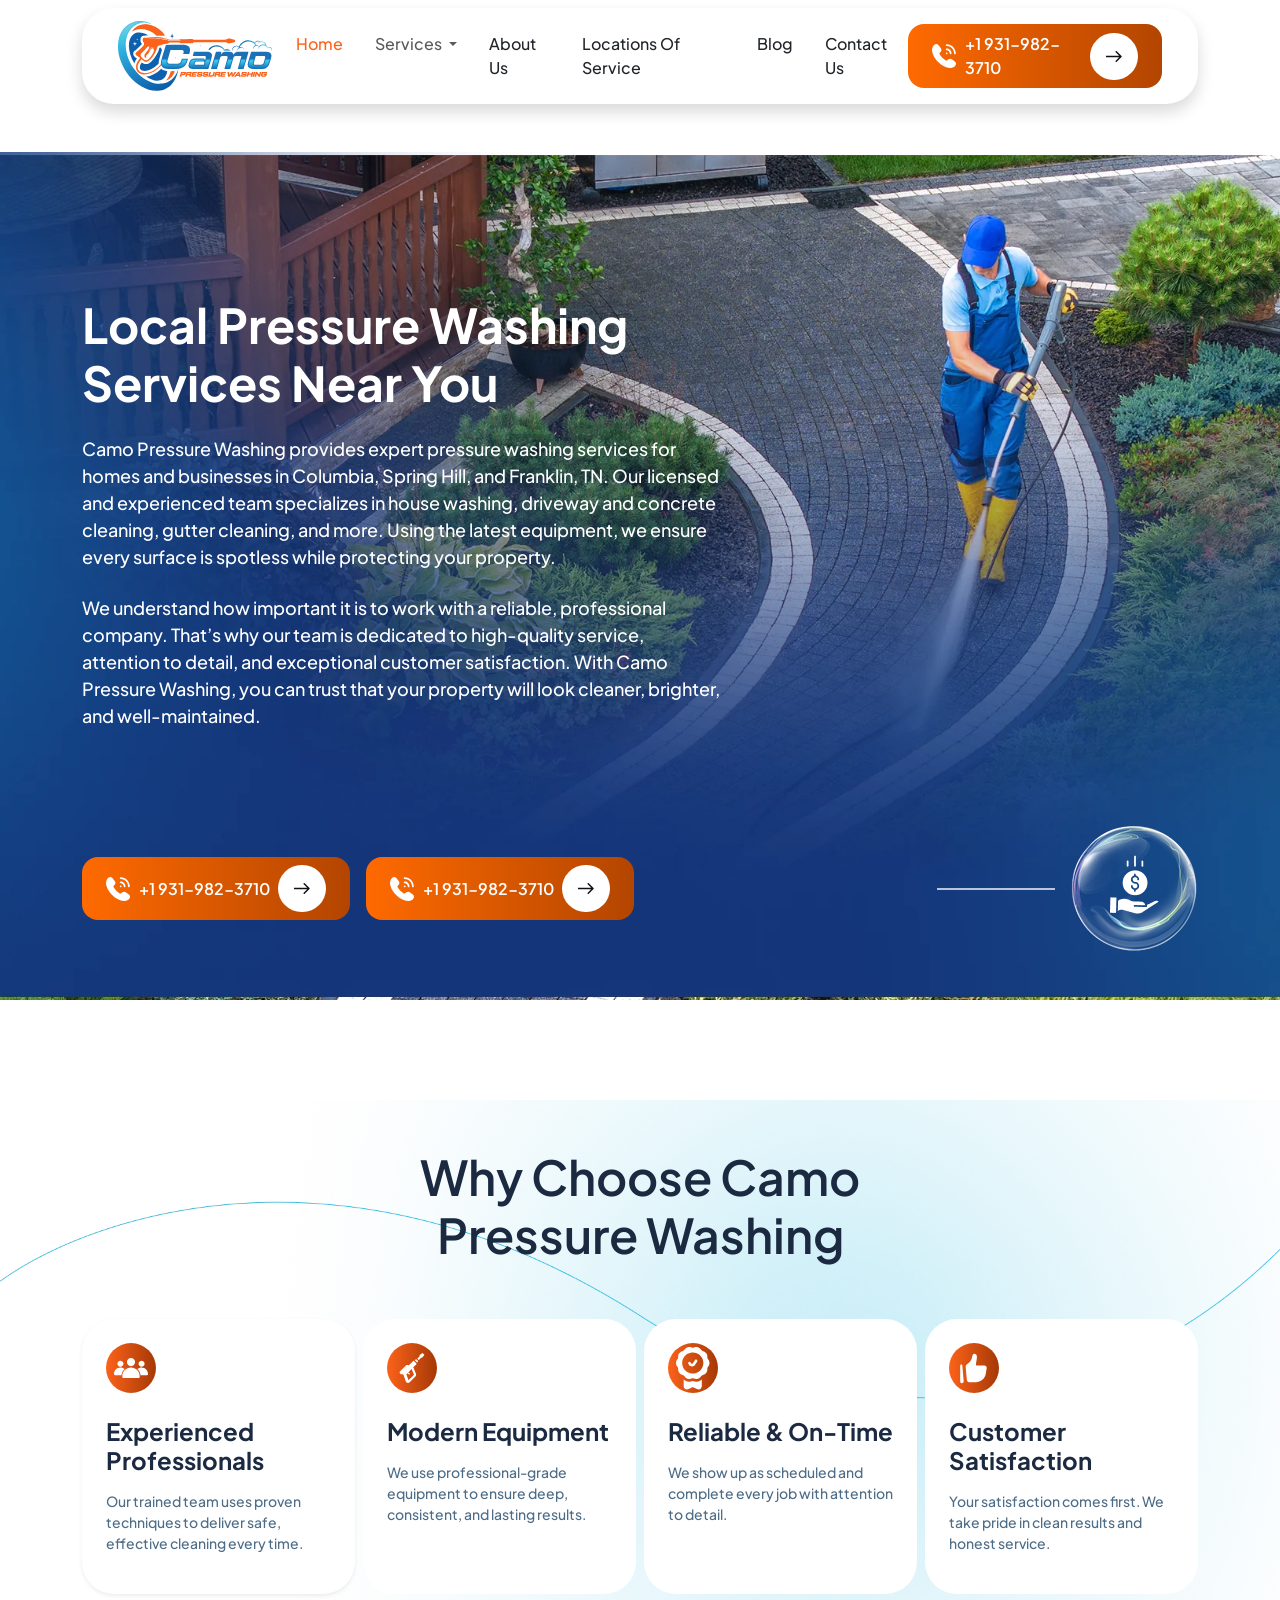
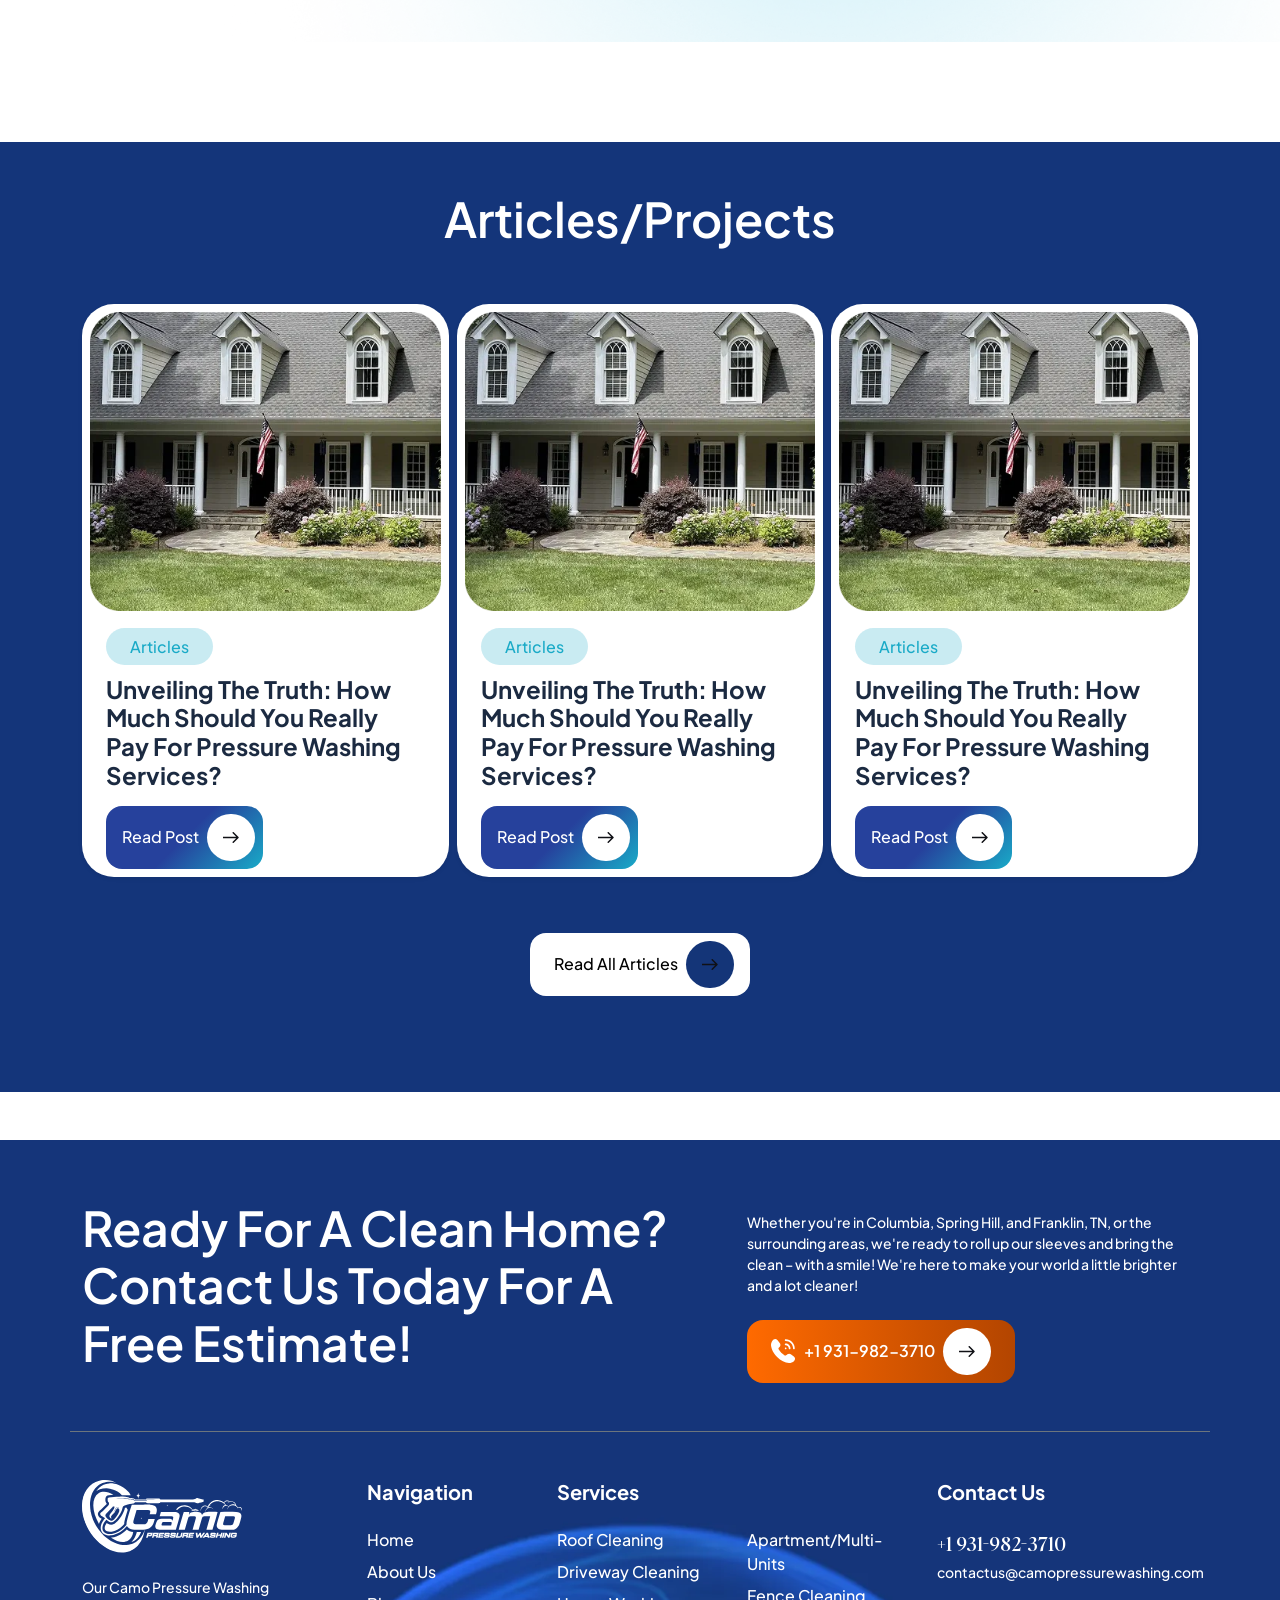
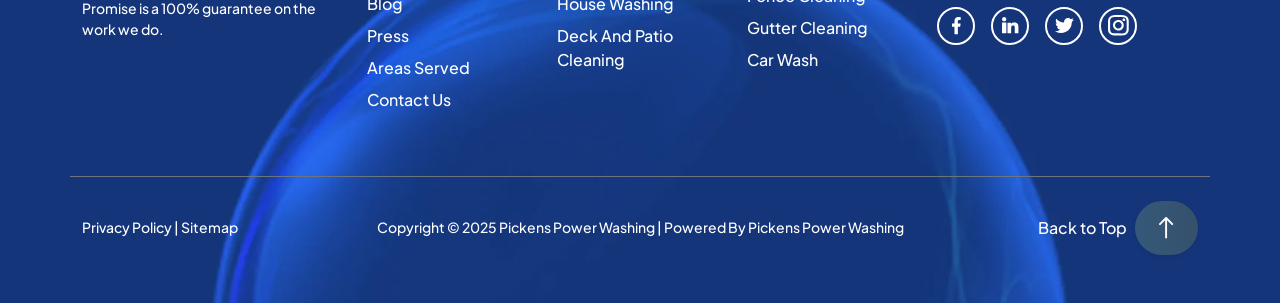
==== commit 90913be2: "add article section" ====
--- a/Camo Pressure/index.html
+++ b/Camo Pressure/index.html
@@ -206,7 +206,7 @@
         <!-- ------------------------------------------------------------------------SECTION 6------------------------------ -->
         <section class="py-5 camo-six camo-margin-top">
             <div class="container">
-                <div class="row justify-content-center mb-5 " >
+                <div class="row justify-content-center mb-5 ">
                     <div class="col-md-8 text-center">
                         <h2 class="display-5 fw-semibold . ">Why Choose Camo <br> Pressure Washing</h2>
                     </div>
@@ -217,7 +217,7 @@
                     <div class="col-12 col-md-6 col-lg-3  ">
                         <div class=" h-100 border-0 shadow-sm p-4 bg-navy  rounded-5 bg-white camo-six-card">
                             <div class="icon-circle bg-orange mb-4 ">
-                               <img class="img-fluid p-2" src="assets/icon1.svg" alt="">
+                                <img class="img-fluid p-2" src="assets/icon1.svg" alt="">
                             </div>
                             <h4 class="fw-bold mb-3 six-h4">Experienced Professionals</h4>
                             <p class="small  six-p">Our trained team uses proven techniques to deliver safe,
@@ -250,7 +250,7 @@
                     <div class="col-12 col-md-6 col-lg-3 ">
                         <div class=" h-100 border-0  p-4  rounded-5 bg-white camo-six-card">
                             <div class="icon-circle mb-4 bg-orange ">
-                               <img class="img-fluid p-2" src="assets/Like.svg" alt="">
+                                <img class="img-fluid p-2" src="assets/Like.svg" alt="">
                             </div>
                             <h4 class="fw-bold mb-3  six-h4">Customer Satisfaction</h4>
                             <p class="small six-p six-p">Your satisfaction comes first. We take pride in clean results
@@ -262,6 +262,93 @@
             </div>
         </section>
 
+
+        <!-- --------------------------------------------------------------------SECTION 7----------------------------- -->
+        <section class="camo-margin-top article py-5">
+            <div class="container">
+                <div class="row justify-content-center mb-5 ">
+                    <div class="col-md-8 text-center">
+                        <h2 class="display-5 fw-semibold text-white ">Articles/Projects</h2>
+                    </div>
+                </div>
+                <div class="row g-2">
+                    <div class="col-12 col-md-6 col-lg-4  ">
+                        <div class="  border-0 shadow-sm p-   rounded-5 bg-white ">
+                            <div class=" mb-2 ">
+                                <img class="img-fluid p-2 w-100 " src="assets/art1.webp" alt="img">
+                            </div>
+                            <div class="px-4 p-2">
+                                <a class=" art px-4 py-2 text-decoration-none rounded-5" href="">Articles</a>
+                                <h4 class="fw-bold mb-3 six-h4 mt-3 art-h4">Unveiling the Truth: How Much Should You
+                                    Really Pay for
+                                    Pressure Washing Services?</h4>
+                                <a href=" "
+                                    class=" border-0 px-2 py-2 text-decoration-none rounded-4 d-inline-flex align-items-center camo-btn-dark  object-fit-contain">
+                                    <span class="ms-2">Read Post</span>
+                                    <span class="arrow-icon p-3 ms-2 rounded-5  ">
+                                        <img src="assets/arrow.svg" alt="arrow">
+                                    </span>
+                                </a>
+                            </div>
+                        </div>
+                    </div>
+                    <div class="col-12 col-md-6 col-lg-4  ">
+                        <div class="  border-0 shadow-sm p-   rounded-5 bg-white ">
+                            <div class=" mb-2 ">
+                                <img class="img-fluid p-2  w-100 " src="assets/art1.webp" alt="img">
+                            </div>
+                            <div class="px-4 p-2">
+                                <a class=" art px-4 py-2 text-decoration-none rounded-5" href="">Articles</a>
+                                <h4 class="fw-bold mb-3 six-h4 mt-3 art-h4">Unveiling the Truth: How Much Should You
+                                    Really Pay for
+                                    Pressure Washing Services?</h4>
+                                <a href=" "
+                                    class=" border-0 px-2 py-2 text-decoration-none rounded-4 d-inline-flex align-items-center camo-btn-dark  object-fit-contain">
+                                    <span class="ms-2">Read Post</span>
+                                    <span class="arrow-icon p-3 ms-2 rounded-5  ">
+                                        <img src="assets/arrow.svg" alt="arrow">
+                                    </span>
+                                </a>
+                            </div>
+                        </div>
+                    </div>
+                    <div class="col-12 col-md-6 col-lg-4  ">
+                        <div class="  border-0 shadow-sm p-   rounded-5 bg-white ">
+                            <div class=" mb-2 ">
+                                <img class="img-fluid p-2  w-100" src="assets/art1.webp" alt="img">
+                            </div>
+                            <div class="px-4 p-2">
+                                <a class=" art px-4 py-2 text-decoration-none rounded-5" href="">Articles</a>
+                                <h4 class="fw-bold mb-3 six-h4 mt-3 art-h4">Unveiling the Truth: How Much Should You
+                                    Really Pay for
+                                    Pressure Washing Services?</h4>
+                                <a href=" "
+                                    class=" border-0 px-2 py-2 text-decoration-none rounded-4 d-inline-flex align-items-center camo-btn-dark  object-fit-contain">
+                                    <span class="ms-2">Read Post</span>
+                                    <span class="arrow-icon p-3 ms-2 rounded-5  ">
+                                        <img src="assets/arrow.svg" alt="arrow">
+                                    </span>
+                                </a>
+                            </div>
+                        </div>
+                    </div>
+
+                </div>
+                <div class="row justify-content-center mb-5 mt-5 g-2">
+                    <div class="col-md-8 text-center">
+                        <a href=" "
+                                    class=" art-btn bg-white border-0 px-3 py-2 text-decoration-none rounded-4 d-inline-flex align-items-center   ">
+                                    <span class="ms-2 text-black">Read All Articles</span>
+                                    <span class="arrow-icon articon p-3 ms-2 rounded-5  ">
+                                        <img class="text-white" src="assets/arrow.svg" alt="arrow">
+                                    </span>
+                                </a>
+                    </div>
+                </div>
+
+            </div>
+
+        </section>
     </main>
 
 
--- a/Camo Pressure/css/custom-style.css
+++ b/Camo Pressure/css/custom-style.css
@@ -389,4 +389,39 @@
 .camo-six-card:hover .icon-circle {
     background: #536c9e !important;
     cursor: pointer;
+}
+
+
+
+/* --------------------------------------------------------------------USMAN SECTION 7 ARTICLES------------------------------- */
+.article{
+    background-color: #14357A;
+}
+.art{
+    background-color: #19AAC73B;
+    color: #19AAC7;
+    
+}
+.art-h4{
+   color: #1B2A41;
+}
+
+.camo-btn-dark {
+    background: linear-gradient(135deg, #26419C 50%, #19ABC8);
+    color: var(--color-white);
+}
+
+.camo-btn-dark svg rect {
+    fill: var(--color-white);
+}
+
+.camo-btn-dark svg path {
+    fill: var(--color-black);
+}
+
+.articon{
+    background-color: #143578;
+}
+.articon svg path {
+    fill: var(--color-white);
 }
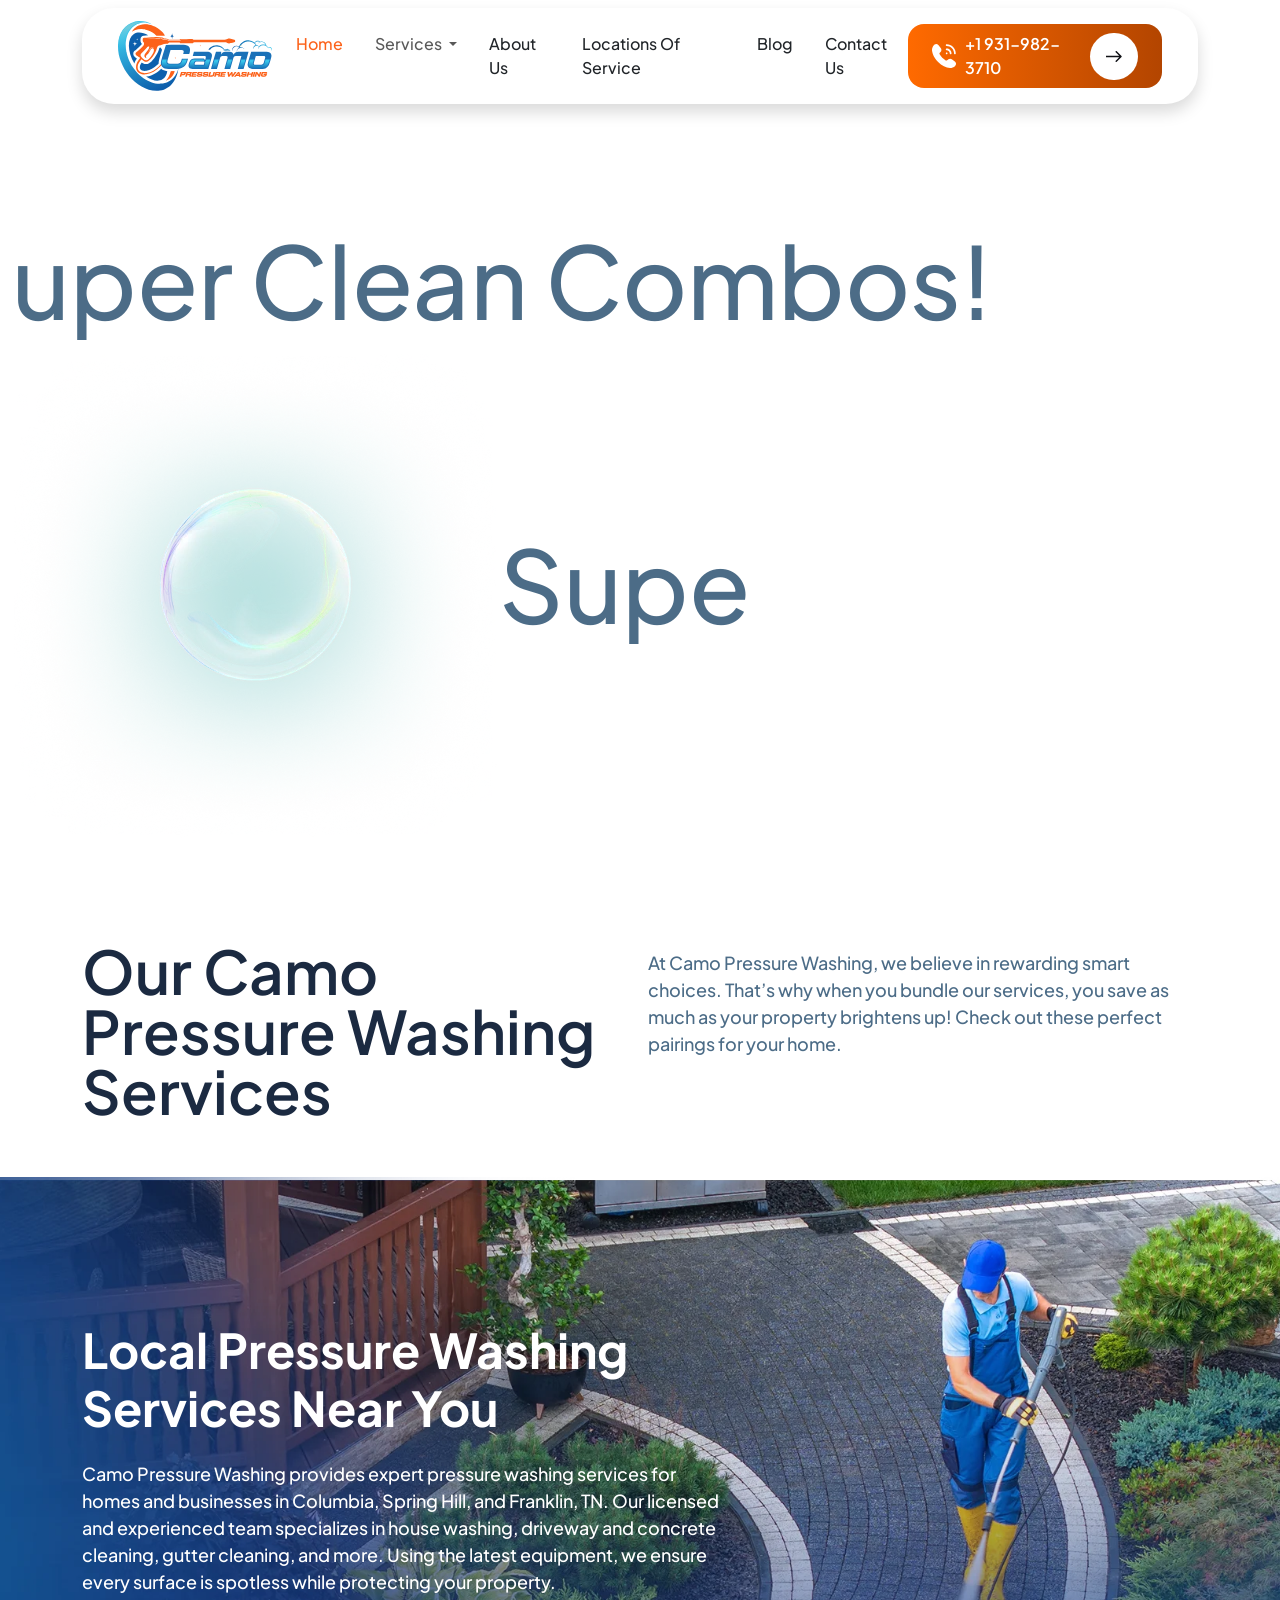
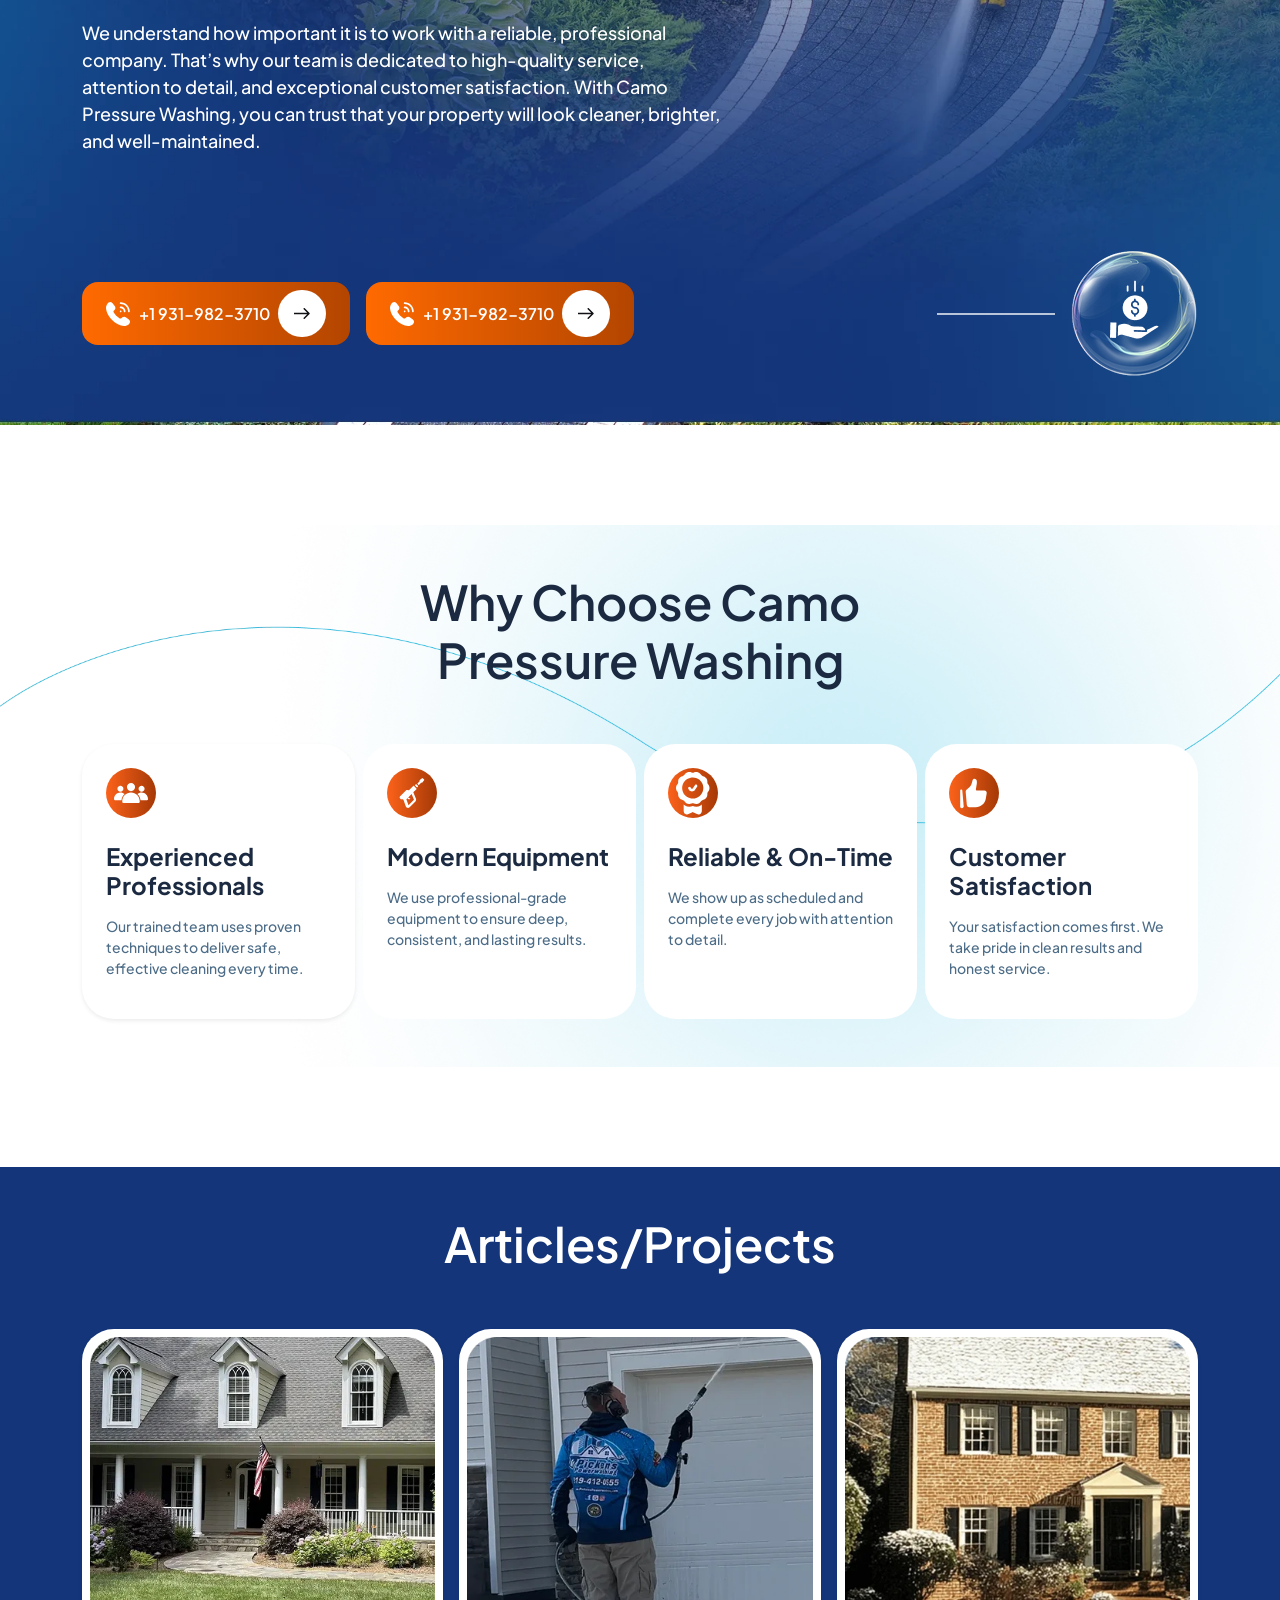
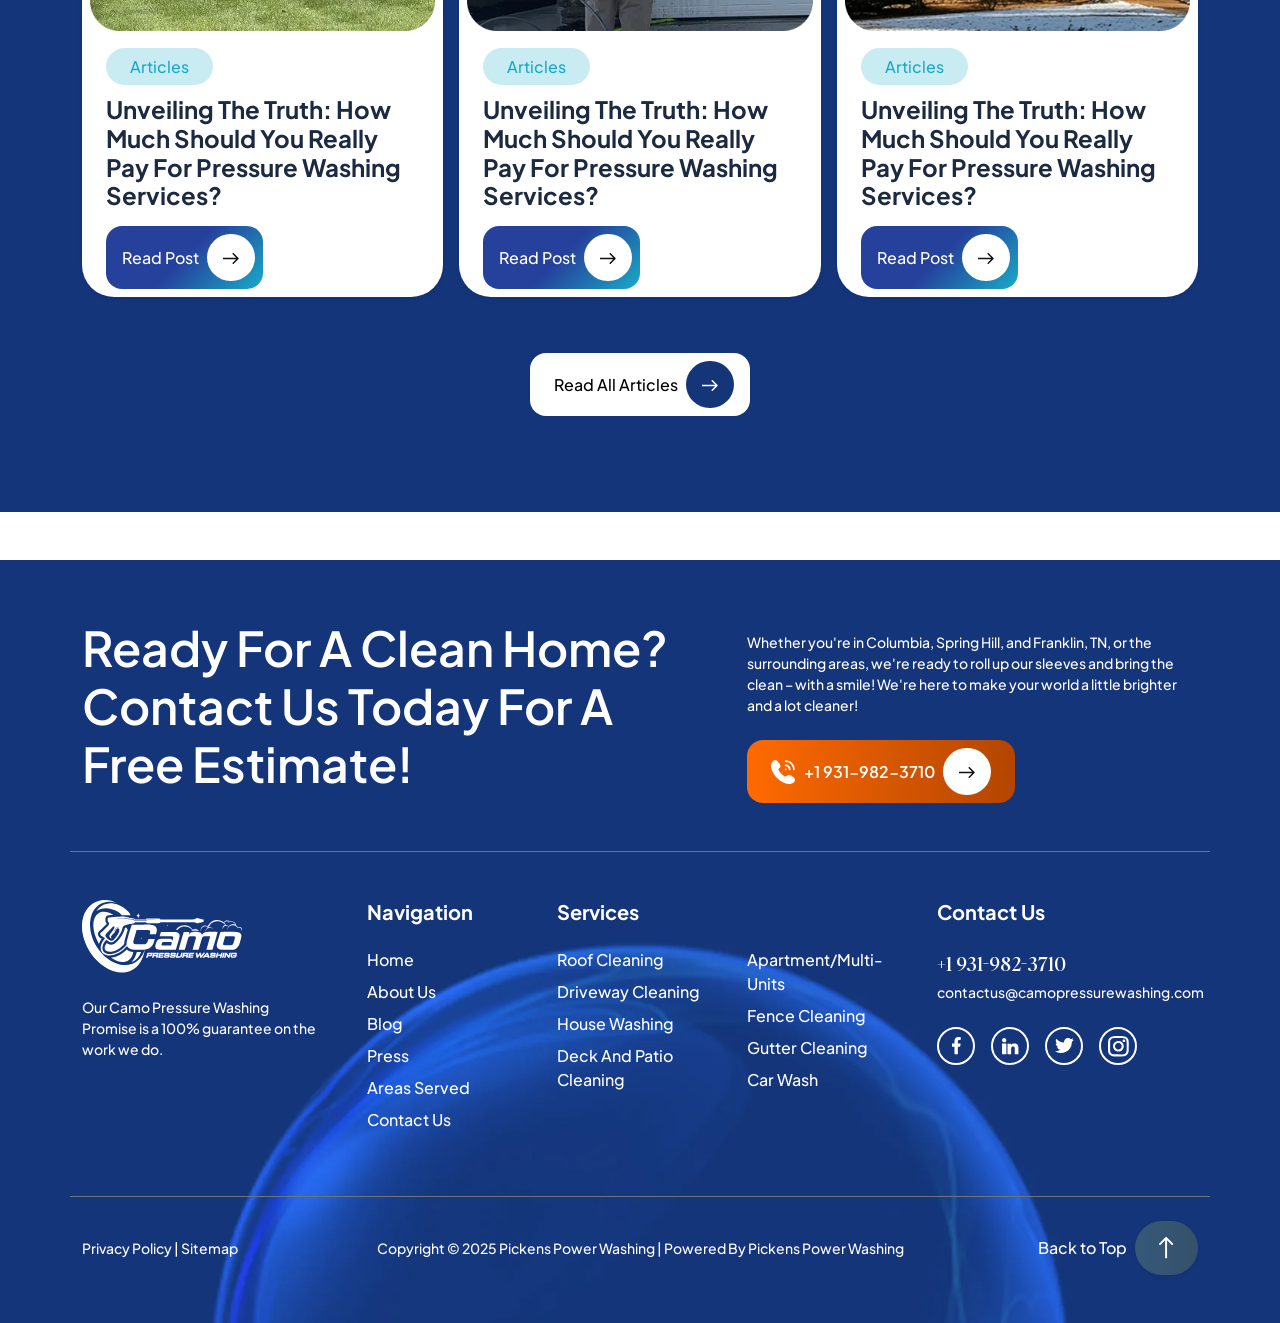
==== commit 13b413ab: "add 1 section" ====
--- a/Camo Pressure/index.html
+++ b/Camo Pressure/index.html
@@ -130,8 +130,39 @@
 
 
 
+        <!-- ---------------------------------------------------------------SECTION 3---------------------------- -->
+        <section class="camo-margin-top gradient-h">
+            <div class="container-fluid mx-0">
+                <p class="gp">uper Clean Combos! <span><img class="img-fluid" src="assets/bubble.webp"
+                            alt=""></span>Supe</p>
+            </div>
+        </section>
+
+
+        <!-- ---------------------------------------------------------------SECTION 4------------------------------ -->
+        <section class="camo-margin-top camoo-slider">
+            <div class="container mt-5">
+                <div class="row g-3">
+                    <div class="col col-lg-6">
+                        <h2 class="fw-semibold">Our Camo Pressure Washing Services</h2>
+                    </div>
+                    <div class="col col-6 mt-4">
+                        <p>At Camo Pressure Washing, we believe in rewarding smart choices. That’s why when you bundle
+                            our
+                            services, you save as much as your property brightens up! Check out these perfect pairings
+                            for
+                            your home.</p>
+                    </div>
+                </div>
+            </div>
+            <!-- --------------------------------------------------------------------SLIDER------------------------------ -->
+        </section>
+
+
+
         <!-- ------------------------------------------------------------------------SECTOIN 5------------------------- -->
         <section class=" camo-five mt-5 d-flex align-items-center camo-margin-top">
+
             <div class="container py-5">
 
 
@@ -271,7 +302,7 @@
                         <h2 class="display-5 fw-semibold text-white ">Articles/Projects</h2>
                     </div>
                 </div>
-                <div class="row g-2">
+                <div class="row g-3">
                     <div class="col-12 col-md-6 col-lg-4  ">
                         <div class="  border-0 shadow-sm p-   rounded-5 bg-white ">
                             <div class=" mb-2 ">
@@ -295,7 +326,7 @@
                     <div class="col-12 col-md-6 col-lg-4  ">
                         <div class="  border-0 shadow-sm p-   rounded-5 bg-white ">
                             <div class=" mb-2 ">
-                                <img class="img-fluid p-2  w-100 " src="assets/art1.webp" alt="img">
+                                <img class="img-fluid p-2  w-100 " src="assets/art2.webp" alt="img">
                             </div>
                             <div class="px-4 p-2">
                                 <a class=" art px-4 py-2 text-decoration-none rounded-5" href="">Articles</a>
@@ -315,7 +346,7 @@
                     <div class="col-12 col-md-6 col-lg-4  ">
                         <div class="  border-0 shadow-sm p-   rounded-5 bg-white ">
                             <div class=" mb-2 ">
-                                <img class="img-fluid p-2  w-100" src="assets/art1.webp" alt="img">
+                                <img class="img-fluid p-2  w-100" src="assets/art3.webp" alt="img">
                             </div>
                             <div class="px-4 p-2">
                                 <a class=" art px-4 py-2 text-decoration-none rounded-5" href="">Articles</a>
@@ -337,12 +368,12 @@
                 <div class="row justify-content-center mb-5 mt-5 g-2">
                     <div class="col-md-8 text-center">
                         <a href=" "
-                                    class=" art-btn bg-white border-0 px-3 py-2 text-decoration-none rounded-4 d-inline-flex align-items-center   ">
-                                    <span class="ms-2 text-black">Read All Articles</span>
-                                    <span class="arrow-icon articon p-3 ms-2 rounded-5  ">
-                                        <img class="text-white" src="assets/arrow.svg" alt="arrow">
-                                    </span>
-                                </a>
+                            class=" art-btn bg-white border-0 px-3 py-2 text-decoration-none rounded-4 d-inline-flex align-items-center   ">
+                            <span class="ms-2 text-black">Read All Articles</span>
+                            <span class="arrow-icon articon p-3 ms-2 rounded-5  ">
+                                <img class="arrow-white" src="assets/arrow.svg" alt="arrow">
+                            </span>
+                        </a>
                     </div>
                 </div>
 
--- a/Camo Pressure/css/custom-style.css
+++ b/Camo Pressure/css/custom-style.css
@@ -421,7 +421,17 @@
 
 .articon{
     background-color: #143578;
-}
-.articon svg path {
-    fill: var(--color-white);
-}+   
+}
+.arrow-white {
+    filter: brightness(0) invert(1);
+}
+
+
+
+/* -------------------------------------------------------------------------USMAN SECTION 3------------------------- */
+
+    .gp{
+        color: linear-gradient(90deg, #19AAC8 50%, #FFFFFF);
+        font-size: 100px;
+    }
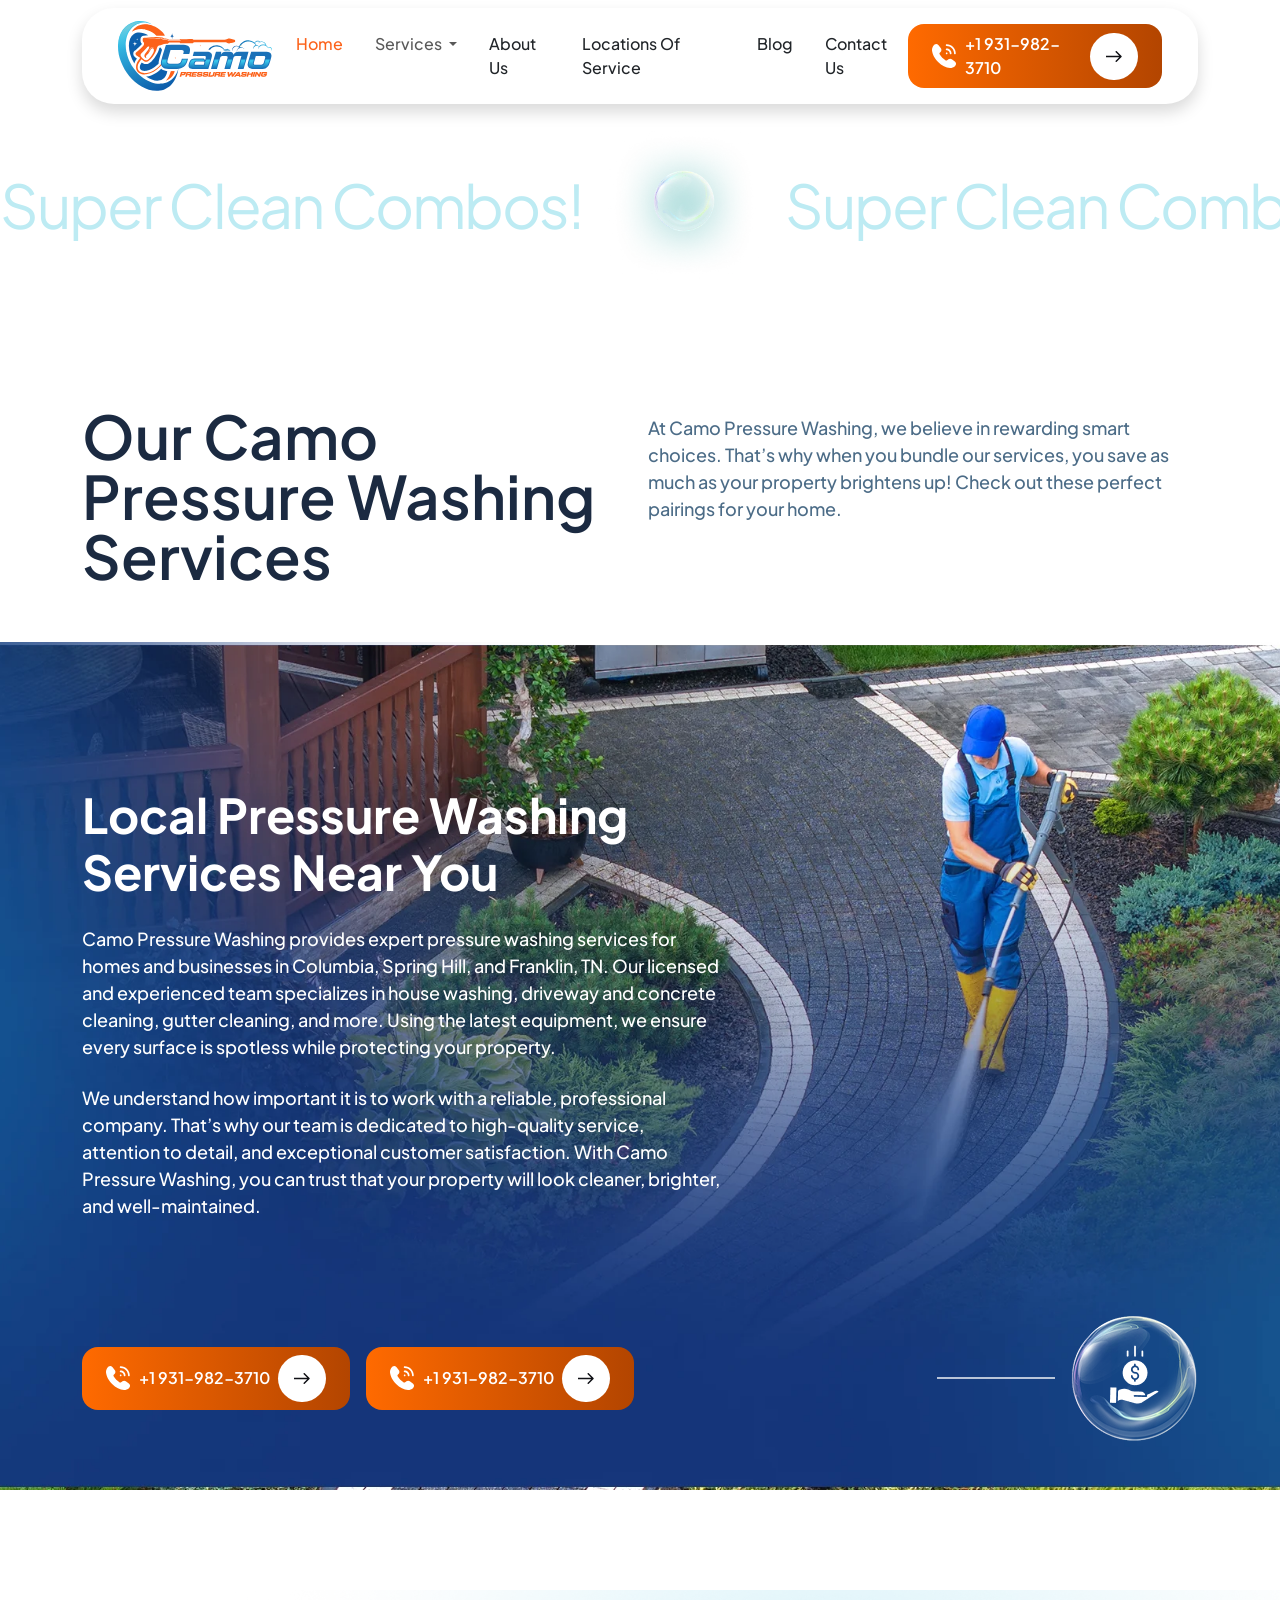
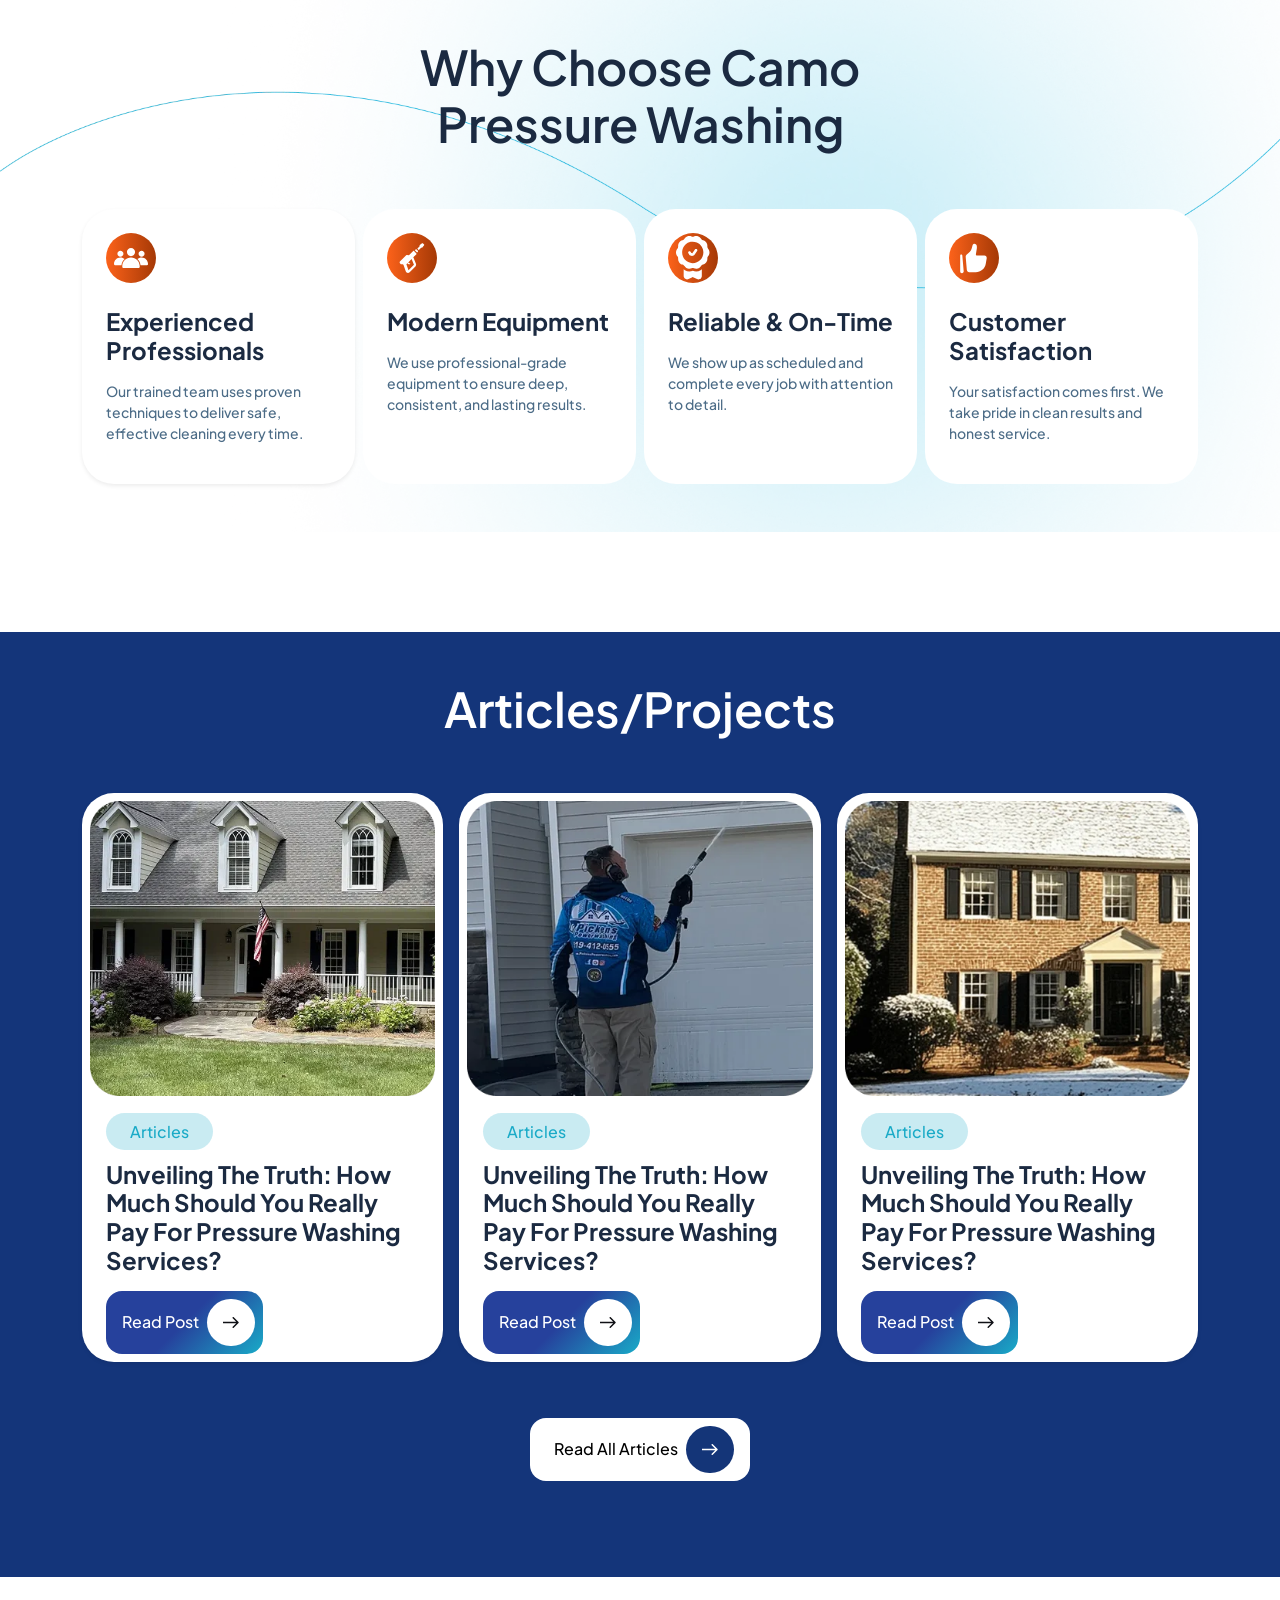
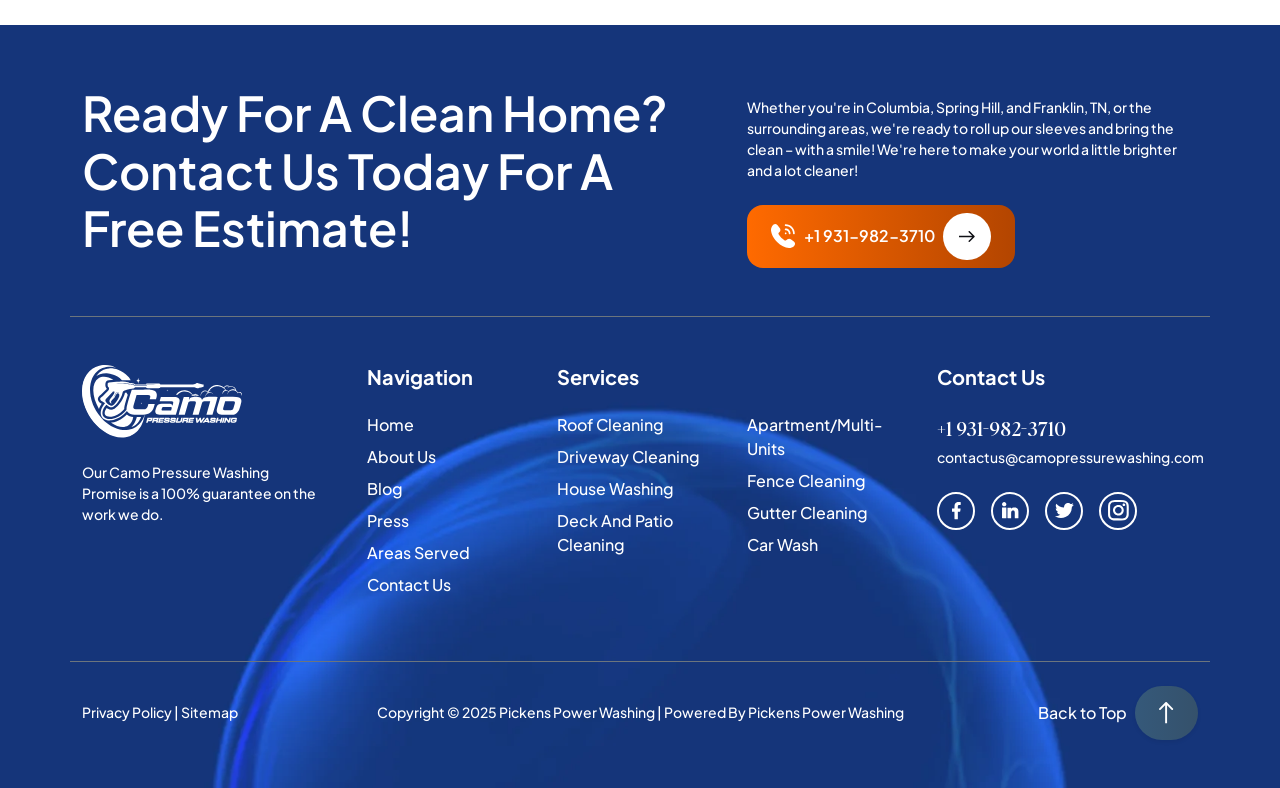
==== commit aabb85c0: "update sections" ====
--- a/Camo Pressure/index.html
+++ b/Camo Pressure/index.html
@@ -131,22 +131,42 @@
 
 
         <!-- ---------------------------------------------------------------SECTION 3---------------------------- -->
-        <section class="camo-margin-top gradient-h">
-            <div class="container-fluid mx-0">
-                <p class="gp">uper Clean Combos! <span><img class="img-fluid" src="assets/bubble.webp"
-                            alt=""></span>Supe</p>
+        <section class="camo-tagline marquee-section py-4">
+            <div class="marquee-container">
+                <div class="marquee-content d-flex align-items-center">
+
+                    <h2 class="combo-text text-nowrap">Super Clean Combos!</h2>
+                    <div class="bubble-box mx-4">
+                        <img src="assets/bubble.webp" alt="Bubble" class="bubble-img">
+                    </div>
+
+                    <h2 class="combo-text text-nowrap">Super Clean Combos!</h2>
+                    <div class="bubble-box mx-4">
+                        <img src="assets/bubble.webp" alt="Bubble" class="bubble-img">
+                    </div>
+
+                    <h2 class="combo-text text-nowrap">Super Clean Combos!</h2>
+                    <div class="bubble-box mx-4">
+                        <img src="assets/bubble.webp" alt="Bubble" class="bubble-img">
+                    </div>
+
+                    <h2 class="combo-text text-nowrap">Super Clean Combos!</h2>
+                    <div class="bubble-box mx-4">
+                        <img src="assets/bubble.webp" alt="Bubble" class="bubble-img">
+                    </div>
+                </div>
             </div>
         </section>
 
 
         <!-- ---------------------------------------------------------------SECTION 4------------------------------ -->
-        <section class="camo-margin-top camoo-slider">
+        <section class="camo-margin-top camoo-slider mx-auto">
             <div class="container mt-5">
                 <div class="row g-3">
-                    <div class="col col-lg-6">
+                    <div class="col-12 col-lg-6 ">
                         <h2 class="fw-semibold">Our Camo Pressure Washing Services</h2>
                     </div>
-                    <div class="col col-6 mt-4">
+                    <div class="col-12 col-lg-6 mt-4">
                         <p>At Camo Pressure Washing, we believe in rewarding smart choices. That’s why when you bundle
                             our
                             services, you save as much as your property brightens up! Check out these perfect pairings
--- a/Camo Pressure/css/custom-style.css
+++ b/Camo Pressure/css/custom-style.css
@@ -394,16 +394,18 @@
 
 
 /* --------------------------------------------------------------------USMAN SECTION 7 ARTICLES------------------------------- */
-.article{
+.article {
     background-color: #14357A;
 }
-.art{
+
+.art {
     background-color: #19AAC73B;
     color: #19AAC7;
-    
-}
-.art-h4{
-   color: #1B2A41;
+
+}
+
+.art-h4 {
+    color: #1B2A41;
 }
 
 .camo-btn-dark {
@@ -419,19 +421,67 @@
     fill: var(--color-black);
 }
 
-.articon{
+.articon {
     background-color: #143578;
-   
-}
+
+}
+
 .arrow-white {
     filter: brightness(0) invert(1);
 }
 
 
 
-/* -------------------------------------------------------------------------USMAN SECTION 3------------------------- */
-
-    .gp{
-        color: linear-gradient(90deg, #19AAC8 50%, #FFFFFF);
-        font-size: 100px;
+/* -------------------------------------------------------------------------USMAN SECTION 3 TAGLINE ------------------------- */
+
+
+
+
+
+.marquee-section {
+    overflow: hidden;
+    background-color: transparent;
+    width: 100%;
+}
+
+.marquee-container {
+    display: flex;
+    overflow: hidden;
+    user-select: none;
+}
+
+.marquee-content {
+    display: flex;
+    flex-shrink: 0;
+    min-width: 100%;
+    animation: scroll-left 10s linear infinite;
+}
+
+
+@keyframes scroll-left {
+    from {
+        transform: translateX(100%);
     }
+
+    to {
+        transform: translateX(-10%);
+    }
+}
+
+
+.combo-text {
+    color: #BDEBF3;
+    letter-spacing: -2px;
+    margin-bottom: 0;
+    line-height: 1;
+}
+
+.bubble-img {
+    width: clamp(80px, 12vw, 160px);
+    height: auto;
+}
+
+
+.marquee-container:hover .marquee-content {
+    animation-play-state: paused;
+}
